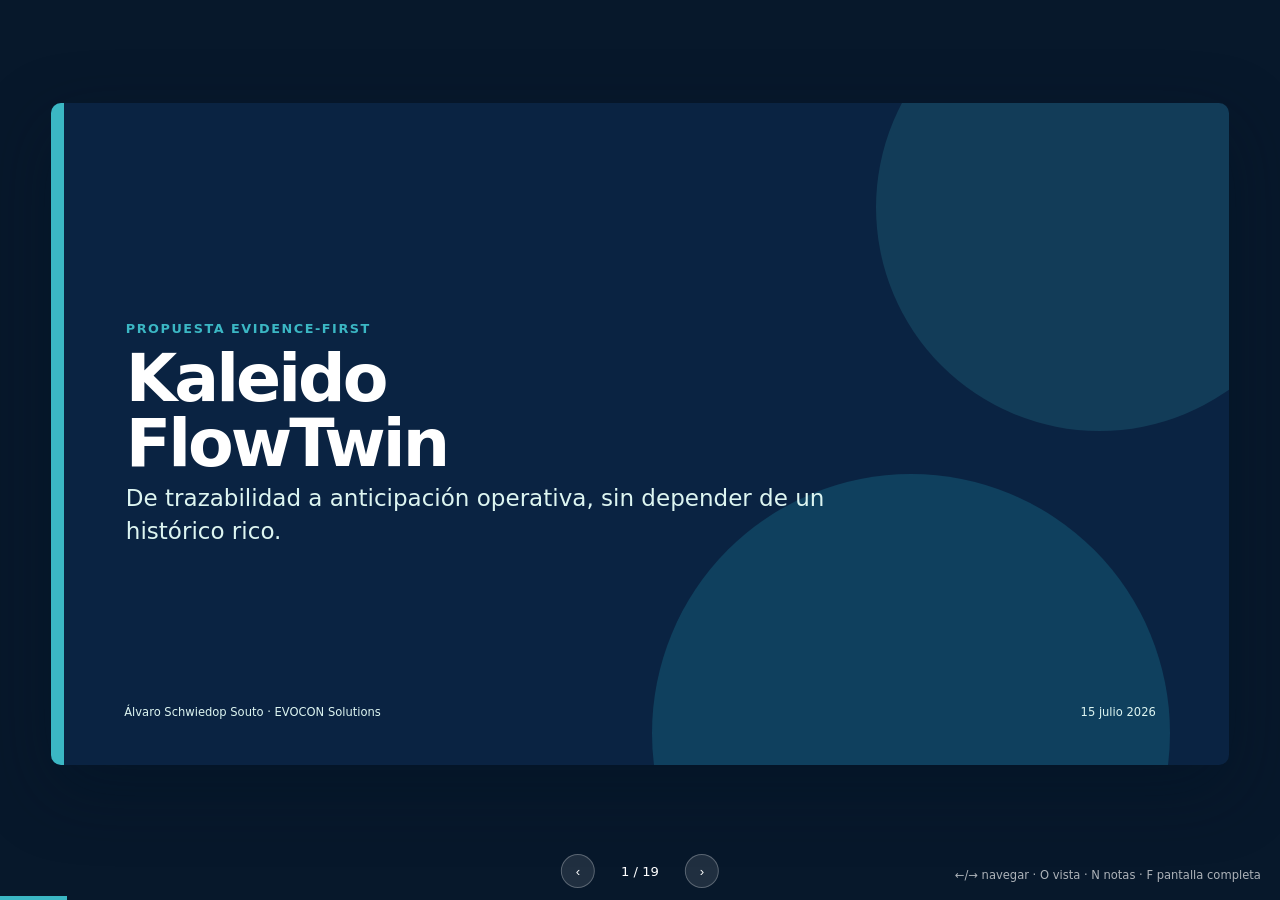
==== presentacion/Kaleido_FlowTwin_Presentacion.html @ 84e6b762 "Initial commit: Proyecto Kaleido-Project" ====
<!doctype html>
<html lang="es">
<head>
<meta charset="utf-8">
<meta name="viewport" content="width=device-width,initial-scale=1">
<title>Kaleido FlowTwin - Presentación</title>
<style>
:root{--navy:#0a2342;--blue:#176b87;--cyan:#3bb7c4;--mint:#ddf5f1;--gold:#f4b942;--coral:#f26b5b;--ink:#18212f;--slate:#5d6a7a;--fog:#f2f5f7}
*{box-sizing:border-box}html,body{width:100%;height:100%;margin:0;overflow:hidden}
body{background:#07182b;color:var(--ink);font-family:Inter,ui-sans-serif,system-ui,-apple-system,"Segoe UI",Arial,sans-serif;-webkit-font-smoothing:antialiased}
.deck{width:100%;height:100%;display:grid;place-items:center;padding:2vh 3vw 5.5vh}
.slide{display:none;position:relative;width:min(92vw,160vh);aspect-ratio:16/9;background:#fff;overflow:hidden;border-radius:10px;box-shadow:0 24px 70px #03122366;padding:5.6% 6.2% 5.2%}
.slide.active{display:flex;flex-direction:column;animation:enter .25s ease-out}@keyframes enter{from{opacity:0;transform:translateY(7px)}to{opacity:1;transform:none}}
.slide:after{content:"KALEIDO FLOWTWIN  |  PROPUESTA PARA CONVERSACIÓN";position:absolute;left:4.2%;bottom:2.1%;color:var(--slate);font-size:clamp(7px,.7vw,12px);letter-spacing:.04em}
.slide:before{content:attr(data-number);position:absolute;right:4.3%;bottom:2.1%;color:var(--slate);font-size:clamp(7px,.7vw,12px)}
.cover,.closer{color:#fff;background:var(--navy)}.cover:after,.closer:after,.cover:before,.closer:before{display:none}
.rail{position:absolute;inset:0 auto 0 0;width:1.1%;background:var(--cyan)}.orb{position:absolute;width:38%;aspect-ratio:1;border-radius:50%;right:-8%;top:-18%;background:#3bb7c42b}.orb.two{width:44%;right:5%;top:56%;background:#176b8766}
.eyebrow{margin:0 0 1%;color:var(--cyan);font-size:clamp(9px,1vw,17px);font-weight:800;letter-spacing:.12em;text-transform:uppercase}
h1{margin:0;font-size:clamp(32px,5.2vw,88px);line-height:.98;letter-spacing:-.045em}h2{margin:0 0 2%;color:var(--navy);font-size:clamp(24px,3vw,50px);line-height:1.05;letter-spacing:-.03em}
h2:after{content:"";display:block;width:9%;height:3px;margin-top:1.2%;background:var(--cyan);border-radius:4px}h3{margin:0 0 .45em;color:var(--navy);font-size:clamp(15px,1.55vw,27px)}
p{margin:.25em 0;font-size:clamp(12px,1.23vw,21px);line-height:1.4}.lead{color:var(--mint);font-size:clamp(15px,1.8vw,30px);max-width:72%}.muted{color:var(--slate)}.small{font-size:clamp(9px,.92vw,16px)}
.title-wrap{position:relative;z-index:2;margin:auto 0}.meta{position:absolute;bottom:7%;left:6.2%;right:6.2%;color:var(--mint);display:flex;justify-content:space-between;font-size:clamp(9px,.9vw,15px)}
.grid{display:grid;gap:2.1%;flex:1;align-items:stretch}.g2{grid-template-columns:repeat(2,1fr)}.g3{grid-template-columns:repeat(3,1fr)}.g4{grid-template-columns:repeat(4,1fr)}
.card{background:var(--fog);border-radius:10px;padding:6%;border:1px solid #5d6a7a22}.card.mint{background:var(--mint);border-color:#3bb7c466}.card.gold{background:#fff6dc;border-color:#f4b94277}.card.blue{background:#e9f2f6;border-color:#176b8755}.card.coral{background:#fff0ed;border-color:#f26b5b66}.card p,.card li{font-size:clamp(10px,1vw,17px)}
.tag{display:inline-block;padding:.34em .72em;border-radius:5px;background:var(--mint);font-size:clamp(8px,.8vw,14px);font-weight:800}.tag.gold{background:#fff0bf}.tag.coral{background:#ffe1dc}
.quote{margin:2% 0 4%;background:var(--fog);border-left:7px solid var(--cyan);border-radius:10px;padding:3.2% 3.6%;color:var(--navy);font-size:clamp(20px,3vw,50px);font-weight:800;line-height:1.17}
ul{margin:.2em 0;padding-left:1.25em}li{margin:.35em 0;font-size:clamp(11px,1.08vw,18px);line-height:1.33}li::marker{color:var(--cyan)}
.banner{margin:2.2% 0;padding:2.4% 3%;background:var(--navy);color:#fff;border-radius:10px;font-size:clamp(15px,1.7vw,28px);font-weight:780;line-height:1.3}
.steps{display:grid;grid-template-columns:repeat(5,1fr);gap:1.1%;margin:2.5% 0 4%}.step{min-height:7.2vw;display:grid;place-items:center;padding:9%;border-radius:9px;text-align:center;font-size:clamp(9px,1vw,17px);font-weight:800;background:var(--fog);border:1px solid #ccd5dc}.step:nth-child(2){background:var(--mint);border-color:var(--cyan)}.step:nth-child(3){background:#d9f2f4;border-color:var(--cyan)}.step:nth-child(4){background:#fff3cd;border-color:var(--gold)}.step:nth-child(5){background:#e6f0f5;border-color:var(--blue)}
.pipeline{display:grid;grid-template-columns:repeat(6,1fr);gap:1.1%;align-items:center;margin:2.2% -2% 3.4%}.pipe{min-height:6.6vw;padding:10% 6%;border-radius:8px;display:grid;place-items:center;text-align:center;background:var(--fog);font-size:clamp(8px,.85vw,15px);font-weight:800;position:relative}.pipe:not(:last-child):after{content:"›";position:absolute;right:-12%;z-index:2;color:var(--slate);font-size:2vw}.pipe:first-child{background:var(--navy);color:#fff}.pipe:nth-child(3){background:var(--mint)}.pipe:nth-child(4){background:#d9f2f4}.pipe:nth-child(5){background:#fff3cd}.pipe:last-child{background:var(--blue);color:#fff}
.metrics{display:grid;grid-template-columns:repeat(3,1fr);gap:5%;margin-top:1%}.metric strong{display:block;color:var(--navy);font-size:clamp(18px,2.5vw,43px)}.metric span{color:var(--slate);font-size:clamp(8px,.9vw,15px)}
table{border-collapse:collapse;width:100%;font-size:clamp(8px,.84vw,14px);line-height:1.22}th{text-align:left;color:var(--navy);border-bottom:2px solid var(--navy);padding:.6em .5em}td{border-bottom:1px solid #dfe5e9;padding:.56em .5em;vertical-align:top}
.timeline{display:grid;grid-template-columns:repeat(6,1fr);margin:3% 0 5%;position:relative}.timeline:before{content:"";position:absolute;top:27%;left:5%;right:5%;height:3px;background:#ccd5dc}.milestone{z-index:1;text-align:center;font-size:clamp(8px,.8vw,14px);color:var(--slate)}.milestone b{display:block;color:var(--navy);font-size:clamp(9px,.95vw,16px)}.dot{display:block;width:.9vw;min-width:8px;aspect-ratio:1;border-radius:50%;background:var(--cyan);margin:8% auto 10%}
.number-list{counter-reset:item;list-style:none;padding:0}.number-list li{counter-increment:item;position:relative;padding-left:3.1em;margin:.58em 0}.number-list li:before{content:counter(item,decimal-leading-zero);position:absolute;left:0;color:var(--cyan);font-weight:900;font-size:1.12em}
.closer{justify-content:center}.closer h1{font-size:clamp(30px,4.5vw,76px);line-height:1.08;max-width:78%}.speaker-notes{display:none}
body.notes-on .slide.active .speaker-notes{display:block;position:fixed;z-index:30;left:5vw;right:5vw;bottom:5.5vh;max-height:26vh;overflow:auto;padding:1em 1.3em;border-radius:9px;color:#fff;background:#07182bf5;box-shadow:0 10px 40px #0007;font-size:14px;line-height:1.45}
.controls{position:fixed;z-index:40;left:50%;bottom:1.3vh;transform:translateX(-50%);display:flex;align-items:center;gap:.6rem;color:#fff}.controls button{width:2.15rem;height:2.15rem;border:1px solid #ffffff44;border-radius:50%;color:#fff;background:#ffffff1a;cursor:pointer}.controls button:hover{background:#3bb7c457}#counter{min-width:4.4rem;text-align:center;font-size:.82rem}.progress{position:fixed;z-index:45;left:0;bottom:0;height:4px;background:var(--cyan);transition:width .22s}.help{position:fixed;right:1.2rem;bottom:1.1rem;color:#ffffffaa;font-size:.72rem}
body.overview{overflow:auto}body.overview .deck{height:auto;min-height:100%;display:grid;grid-template-columns:repeat(auto-fit,minmax(320px,1fr));gap:20px;align-items:start;padding:30px}body.overview .slide{display:flex;width:100%;cursor:pointer;box-shadow:0 12px 30px #0005}body.overview .controls,body.overview .help{display:none}
@media print{@page{size:16in 9in;margin:0}html,body{overflow:visible;background:#fff}.deck{display:block;padding:0}.slide{display:flex!important;width:16in;height:9in;border-radius:0;box-shadow:none;page-break-after:always}.controls,.progress,.help,.speaker-notes{display:none!important}}
</style>
</head>
<body>
<main class="deck" id="deck">
  <section class="slide cover active" data-number="1"><i class="rail"></i><i class="orb"></i><i class="orb two"></i><div class="title-wrap"><div class="eyebrow">Propuesta evidence-first</div><h1>Kaleido<br>FlowTwin</h1><p class="lead">De trazabilidad a anticipación operativa, sin depender de un histórico rico.</p></div><div class="meta"><span>Álvaro Schwiedop Souto · EVOCON Solutions</span><span>15 julio 2026</span></div><aside class="speaker-notes"><b>Mensaje:</b> el nombre es provisional. No presentamos un modelo validado; proponemos una vía medible para convertir trazabilidad en producto.</aside></section>

  <section class="slide" data-number="2"><h2>La restricción revela la oportunidad</h2><div class="eyebrow">Lo que hemos oído de Kaleido</div><div class="quote">“No contamos con un histórico de datos de operativas muy rico.”</div><div class="grid g2"><div><h3>La oportunidad</h3><p class="muted">Crear la memoria operativa que multiplica el valor de Trace Port y mejora con cada nueva operación.</p></div><div><h3>La respuesta</h3><p class="muted">Process mining, predicción y simulación desde el primer ciclo; Event-JEPA como ventaja acumulativa.</p></div></div><aside class="speaker-notes">La falta de histórico no bloquea: convierte la instrumentación y el aprendizaje continuo en parte del producto.</aside></section>

  <section class="slide" data-number="3"><h2>De Trace Port a inteligencia operativa predictiva</h2><div class="eyebrow">Producto y visión</div><div class="grid g2"><div class="card mint"><h3>MVP en 4–6 semanas</h3><p>Estado operativo, tiempo restante, riesgo de desviación, cuellos de botella y escenarios.</p></div><div class="card blue"><h3>Visión de plataforma</h3><p>Aprender entre terminales, simular planes y convertir Trace Port en un producto prescriptivo de alto margen.</p></div></div><p style="text-align:center;margin-top:2%"><span class="tag">Kaleido ya posee workflow, usuarios y data exhaust: la base de una ventaja acumulativa</span></p><aside class="speaker-notes">La ambición es una plataforma de operational intelligence; el MVP demuestra el primer módulo vendible.</aside></section>

  <section class="slide" data-number="4"><h2>Kaleido ya tiene el activo necesario</h2><div class="eyebrow">Encaje, no sustitución</div><div class="grid g3"><div class="card"><h3>Trace Port</h3><p>Proyectos, packing lists, turnos, eventos, equipos, fotos, incidencias, histórico e integración.</p><span class="tag">Primer módulo</span></div><div class="card"><h3>Shipping Board</h3><p>Visibilidad compartida de expediciones y recepciones, documentos, alertas y estadísticas.</p><span class="tag gold">Extensión</span></div><div class="card"><h3>Freight Intelligence</h3><p>Seguimiento de contenedores, eventos de carriers, alertas e integración.</p><span class="tag gold">Extensión</span></div></div><aside class="speaker-notes">FlowTwin amplía productos que Kaleido ya vende. Trace Port es el mejor inicio porque el evento y el usuario ya están en contexto.</aside></section>

  <section class="slide" data-number="5"><h2>Primer caso: anticipar una operación</h2><div class="banner">Dado el estado actual, el plan, los recursos y el contexto: ¿terminaremos a tiempo y qué puede hacerse antes de que sea tarde?</div><div class="grid g4"><div><h3>Tiempo restante</h3><p class="small muted">Estimación e intervalo.</p></div><div><h3>Riesgo 2/4/8 h</h3><p class="small muted">Probabilidad calibrada.</p></div><div><h3>Cuello de botella</h3><p class="small muted">Dónde se acumula espera.</p></div><div><h3>Escenarios</h3><p class="small muted">Acciones aprobadas; humano decide.</p></div></div><aside class="speaker-notes">Pide una operación repetible, no toda la terminal. El target debe corresponder a una decisión que aún pueda cambiarse.</aside></section>

  <section class="slide" data-number="6"><h2>Escalera de valor: del dato a la optimización</h2><div class="steps"><div class="step">1. Espejo operativo</div><div class="step">2. Insight y bottlenecks</div><div class="step">3. Predicción 2/4/8 h</div><div class="step">4. Escenarios what-if</div><div class="step">5. Optimización continua</div></div><div class="grid g2"><div><span class="tag">Valor inmediato</span><p class="small">Una visión común de proceso, tiempos y variantes.</p></div><div><span class="tag gold">Activo acumulativo</span><p class="small">Cada operación mejora predicciones, simulaciones y expansión.</p></div></div><aside class="speaker-notes">Presenta cada escalón como producto: visibility, prediction, simulation y optimization.</aside></section>

  <section class="slide" data-number="7"><h2>Del evento a una recomendación accionable</h2><div class="eyebrow">Arquitectura lista para integrar</div><div class="pipeline"><div class="pipe">Trace Port<br>ERP / TOS / meteo</div><div class="pipe">Eventos versionados<br>calidad temporal</div><div class="pipe">Estado operativo<br>a tiempo t</div><div class="pipe">PPM + Event-JEPA<br>+ simulador</div><div class="pipe">Riesgo + tiempo<br>+ mejor escenario</div><div class="pipe">Trace Port / API<br>usuario actúa</div></div><div class="metrics"><div class="metric"><strong>2/4/8 h</strong><span>anticipación multihorizonte</span></div><div class="metric"><strong>1 API</strong><span>integración progresiva</span></div><div class="metric"><strong>100%</strong><span>trazabilidad de la recomendación</span></div></div><aside class="speaker-notes">La arquitectura une proceso, predicción y simulación en un módulo integrable con Trace Port.</aside></section>

  <section class="slide" data-number="8"><h2>Contrato mínimo de datos</h2><div class="grid g2"><div><h3>Entidades y proceso</h3><ul><li>proyecto, operación, turno y carga;</li><li>evento, recurso, estado e incidencia;</li><li>plan y milestones versionados;</li><li>inicio, pausa, reanudación y fin.</li></ul></div><div><h3>Semántica temporal</h3><ul><li>tiempo del hecho y de llegada;</li><li>duplicados y eventos tardíos;</li><li>conocimiento disponible por snapshot;</li><li>resultado final separado del prefijo.</li></ul></div></div><div class="card" style="margin-top:2%"><p><b>Muestra inicial:</b> esquema + perfiles agregados + 3–5 operaciones completas y pseudonimizadas.</p></div><aside class="speaker-notes">Tres a cinco casos validan semántica, joins y target; no bastan para entrenar.</aside></section>

  <section class="slide" data-number="9"><h2>Stack de producto: fiable hoy, diferencial mañana</h2><div class="grid g3"><div class="card"><h3>Baselines</h3><p>Reglas, survival y quantile boosting para control y explicabilidad.</p><span class="tag">Capa de control</span></div><div class="card mint"><h3>PPM / grafos</h3><p>Prefijos y grafo object-centric para tiempo y siguiente evento.</p><span class="tag gold">Motor operativo</span></div><div class="card blue"><h3>Event-JEPA</h3><p>Representación futura a 2/4/8 h, adaptación y aprendizaje transferible.</p><span class="tag">Ventaja EVOCON</span></div></div><aside class="speaker-notes">La arquitectura multimodelo permite vender valor pronto y construir una ventaja técnica propia.</aside></section>

  <section class="slide" data-number="10"><h2>Por qué ahora: proceso, JEPA y simulación convergen</h2><div class="grid g2"><div><h3>El SOTA ya permite</h3><ul><li>estado latente multihorizonte;</li><li>jerarquía evento–operación–proyecto;</li><li>acciones separadas de contexto;</li><li>incertidumbre calibrada;</li><li>adaptación entre terminales.</li></ul></div><div><h3>La ventaja Kaleido + EVOCON</h3><ul><li>Trace Port ya vive en la operación;</li><li>Kaleido domina procesos y clientes;</li><li>EVOCON aporta world models;</li><li>el producto mejora mientras se usa;</li><li>expansión a Shipping y Freight.</li></ul></div></div><p style="text-align:center"><span class="tag">Visibilidad → anticipación → optimización</span></p><aside class="speaker-notes">El timing es la convergencia de OCEL/PPM, world models y simulación en un producto integrado.</aside></section>

  <section class="slide" data-number="11"><h2>Prueba de valor: métricas que desbloquean compra</h2><div class="eyebrow">Rendimiento técnico + impacto operativo</div><div class="grid g2"><div><h3>Calidad predictiva</h3><ul><li>MAE y pinball loss;</li><li>AUCPR de desviación;</li><li>Brier y calibración;</li><li>cobertura de intervalos.</li></ul></div><div><h3>Valor operativo</h3><ul><li>minutos de anticipación;</li><li>intervenciones priorizadas;</li><li>horas de supervisión ahorradas;</li><li>coste de desviación evitado.</li></ul></div></div><div class="banner small">Objetivo: demostrar anticipación accionable y construir un business case repetible para terminales y clientes.</div><aside class="speaker-notes">Conecta cada métrica a dinero: alertar antes, actuar mejor y desplegar el módulo en más clientes.</aside></section>

  <section class="slide" data-number="12"><h2>Confianza enterprise como ventaja comercial</h2><div class="grid g3"><div><h3>Riesgo calibrado</h3><p class="small muted">Intervalos y nivel de confianza para priorizar con criterio.</p></div><div><h3>Explicación operativa</h3><p class="small muted">Evidencia, cuello de botella y escenario conectados al plan.</p></div><div><h3>Despliegue progresivo</h3><p class="small muted">Empieza read-only y evoluciona con la confianza del usuario.</p></div></div><div class="card mint" style="margin-top:3%"><p><b>Auditabilidad y control humano aceleran la adopción:</b> son parte del producto premium.</p></div><aside class="speaker-notes">La confianza es un requisito enterprise que diferencia el producto.</aside></section>

  <section class="slide" data-number="13"><h2>Arquitectura EVOCON que acelera el desarrollo</h2><table><thead><tr><th>Activo</th><th>Capacidad aportada</th><th>Papel en FlowTwin</th></tr></thead><tbody><tr><td>predictiveops-worldmodel</td><td>Contratos, splits, leakage tests, gates</td><td>Núcleo de evidencia</td></tr><tr><td>industrial_jepa_mvp</td><td>Agregación y reporting</td><td>Visual analytics</td></tr><tr><td>e-jepa-ttc</td><td>Ventanas, horizontes, streaming</td><td>Motor temporal</td></tr><tr><td>softnav-jepa</td><td>Estimador/política y safety gate</td><td>Decisión segura</td></tr><tr><td>SemanticSegmentation3Dclouds</td><td>Split y LiDAR futuro</td><td>Expansión multimodal</td></tr></tbody></table><p><span class="tag">Construimos un nuevo producto sin empezar desde cero</span></p><aside class="speaker-notes">EVOCON ya posee piezas de arquitectura, experimentación y UX; el trabajo es integrarlas en el dominio logístico.</aside></section>

  <section class="slide" data-number="14"><h2>Cuatro a seis semanas hasta un piloto demostrable</h2><div class="timeline"><div class="milestone"><b>W0<br>Alcance</b><i class="dot"></i>operación + valor</div><div class="milestone"><b>W1<br>Contrato</b><i class="dot"></i>eventos + estado</div><div class="milestone"><b>W2<br>Proceso</b><i class="dot"></i>mining</div><div class="milestone"><b>W3<br>Predicción</b><i class="dot"></i>tiempo + riesgo</div><div class="milestone"><b>W4<br>Simulación</b><i class="dot"></i>what-if</div><div class="milestone"><b>W5–6<br>Piloto</b><i class="dot"></i>demo + business case</div></div><div class="grid g2"><div><span class="tag">Entregable tangible</span><p class="small">Dashboard, API, simulador y scorecard.</p></div><div><span class="tag gold">Siguiente expansión</span><p class="small">Integración Trace Port y paquete replicable.</p></div></div><aside class="speaker-notes">Promesa: una demo operativa sobre un export real en 4–6 semanas, con indicadores y plan de producto.</aside></section>

  <section class="slide" data-number="15"><h2>Cómo puede generar dinero para Kaleido</h2><div class="grid g4"><div><h3>Add-on SaaS</h3><p class="small muted">Por terminal, proyecto o volumen.</p></div><div><h3>Implantación</h3><p class="small muted">Mapeo e integración.</p></div><div><h3>White-label</h3><p class="small muted">Dentro de Trace Port.</p></div><div><h3>Uso interno</h3><p class="small muted">Planificación y supervisión.</p></div></div><div class="banner" style="text-align:center">Valor = desviaciones evitadas + horas ahorradas + uso de recursos<br>− coste de intervenir − coste del módulo</div><p class="small muted" style="text-align:center">El piloto mide esta ecuación con datos de Kaleido.</p><aside class="speaker-notes">Pregunta cómo se factura Trace Port y quién compra. No propongas precio sin costes ni volumen.</aside></section>

  <section class="slide" data-number="16"><h2>Lo que necesitamos decidir juntos</h2><ol class="number-list"><li><b>Operación:</b> una carga, descarga o manipulación repetible.</li><li><b>Decisión:</b> acción disponible y anticipación necesaria.</li><li><b>Evidencia:</b> esquema, volumen y 3–5 casos.</li><li><b>Economía:</b> coste de desviación e intervención.</li><li><b>Propietarios:</b> una persona operativa y una técnica.</li></ol><aside class="speaker-notes">Cierra con propietarios, muestra y fecha; no con el algoritmo.</aside></section>

  <section class="slide" data-number="17"><h2>Activemos el piloto FlowTwin</h2><div class="banner" style="font-size:clamp(20px,2.7vw,46px);padding:4%">Sesión de 90 minutos + operación prioritaria + export inicial para construir la primera demo.</div><div class="grid g3"><div><h3>Semana 1</h3><p class="small muted">Mapa, contrato y prototipo navegable.</p></div><div><h3>Semanas 4–6</h3><p class="small muted">Predicción, simulación, dashboard y scorecard.</p></div><div><h3>Después</h3><p class="small muted">Integración Trace Port y módulo premium replicable.</p></div></div><aside class="speaker-notes">Cierre comercial: acordar operación, responsables y fecha de acceso al export.</aside></section>

  <section class="slide" data-number="18"><h2>Base técnica consultada</h2><div class="grid g2"><div><h3>World models / JEPA</h3><p class="small muted">I-JEPA; V-JEPA 2/2.1; LeJEPA; LeWorldModel; Var-JEPA; HWM; FF-JEPA; Fast-LeWorldModel; AdaJEPA; WorldDP; SkyJEPA; MIRA; Phys-JEPA y asociados.</p><h3 style="margin-top:5%">Aplicación directa</h3><p class="small muted">Predictive Process Monitoring, PGTNet, grafos object-centric, OCEL 2.0 y survival.</p></div><div><h3>Fuentes de Kaleido</h3><p class="small muted">Web corporativa, Kaleido Tech, Trace Port, Shipping Board, Freight Intelligence y operaciones portuarias.</p><h3 style="margin-top:5%">Auditoría local</h3><p class="small muted">Repositorios, apuntes, correo enviado, respuesta y PDF original.</p></div></div><aside class="speaker-notes">La bibliografía completa está en el dossier. PPM/OCEL es directamente aplicable; world models aportan principios.</aside></section>

  <section class="slide closer" data-number="19"><i class="rail"></i><i class="orb"></i><div class="eyebrow">La oportunidad</div><h1>Empezar con foco.<br>Escalar con ambición.<br>Convertir operaciones en ventaja.</h1><p class="lead">Kaleido FlowTwin — inteligencia operativa que mejora con cada operación</p><div class="meta"><span>Álvaro Schwiedop Souto · EVOCON Solutions</span><span>Gracias</span></div><aside class="speaker-notes">Pausa. Pide fecha y confirma responsables técnico y operativo.</aside></section>
</main>
<nav class="controls"><button id="prev" aria-label="Anterior">‹</button><span id="counter">1 / 19</span><button id="next" aria-label="Siguiente">›</button></nav>
<div class="help">←/→ navegar · O vista · N notas · F pantalla completa</div><div class="progress" id="progress"></div>
<script>
(function(){
  var slides=Array.from(document.querySelectorAll(".slide")),counter=document.getElementById("counter"),progress=document.getElementById("progress");
  var index=Math.max(0,Math.min(slides.length-1,(Number(location.hash.slice(1))-1)||0));
  function show(next,push){index=Math.max(0,Math.min(slides.length-1,next));slides.forEach(function(s,i){s.classList.toggle("active",i===index)});counter.textContent=(index+1)+" / "+slides.length;progress.style.width=(((index+1)/slides.length)*100)+"%";if(push!==false)history.replaceState(null,"","#"+(index+1))}
  function overview(){document.body.classList.toggle("overview");if(!document.body.classList.contains("overview"))show(index)}
  document.getElementById("prev").onclick=function(){show(index-1)};document.getElementById("next").onclick=function(){show(index+1)};
  slides.forEach(function(s,i){s.onclick=function(){if(document.body.classList.contains("overview")){document.body.classList.remove("overview");show(i)}}});
  addEventListener("keydown",function(e){if(["ArrowRight","PageDown"," "].indexOf(e.key)>=0){e.preventDefault();show(index+1)}else if(["ArrowLeft","PageUp"].indexOf(e.key)>=0){e.preventDefault();show(index-1)}else if(e.key==="Home")show(0);else if(e.key==="End")show(slides.length-1);else if(e.key.toLowerCase()==="o")overview();else if(e.key.toLowerCase()==="n")document.body.classList.toggle("notes-on");else if(e.key.toLowerCase()==="f"){if(!document.fullscreenElement&&document.documentElement.requestFullscreen)document.documentElement.requestFullscreen();else if(document.exitFullscreen)document.exitFullscreen()}});
  addEventListener("hashchange",function(){show((Number(location.hash.slice(1))-1)||0,false)});show(index,false);
})();
</script>
</body>
</html>
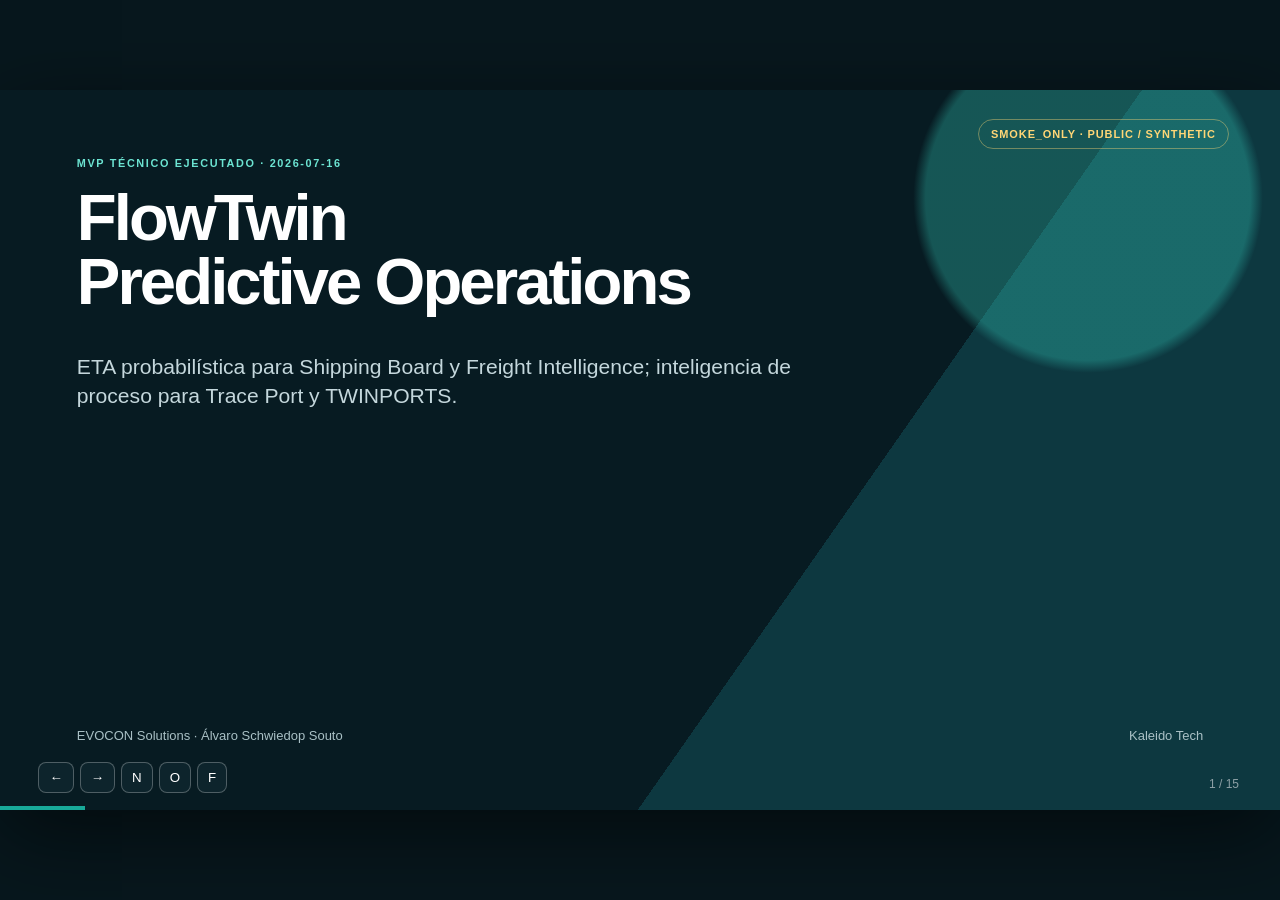
==== commit c3e1cb77: "docs: present future-tested AIS ETA evidence" ====
--- a/presentacion/Kaleido_FlowTwin_Presentacion.html
+++ b/presentacion/Kaleido_FlowTwin_Presentacion.html
@@ -1,97 +1,56 @@
 <!doctype html>
-<html lang="es">
-<head>
-<meta charset="utf-8">
-<meta name="viewport" content="width=device-width,initial-scale=1">
-<title>Kaleido FlowTwin - Presentación</title>
+<html lang="es"><head><meta charset="utf-8"><meta name="viewport" content="width=device-width,initial-scale=1">
+<title>Kaleido FlowTwin - MVP técnico</title>
 <style>
-:root{--navy:#0a2342;--blue:#176b87;--cyan:#3bb7c4;--mint:#ddf5f1;--gold:#f4b942;--coral:#f26b5b;--ink:#18212f;--slate:#5d6a7a;--fog:#f2f5f7}
-*{box-sizing:border-box}html,body{width:100%;height:100%;margin:0;overflow:hidden}
-body{background:#07182b;color:var(--ink);font-family:Inter,ui-sans-serif,system-ui,-apple-system,"Segoe UI",Arial,sans-serif;-webkit-font-smoothing:antialiased}
-.deck{width:100%;height:100%;display:grid;place-items:center;padding:2vh 3vw 5.5vh}
-.slide{display:none;position:relative;width:min(92vw,160vh);aspect-ratio:16/9;background:#fff;overflow:hidden;border-radius:10px;box-shadow:0 24px 70px #03122366;padding:5.6% 6.2% 5.2%}
-.slide.active{display:flex;flex-direction:column;animation:enter .25s ease-out}@keyframes enter{from{opacity:0;transform:translateY(7px)}to{opacity:1;transform:none}}
-.slide:after{content:"KALEIDO FLOWTWIN  |  PROPUESTA PARA CONVERSACIÓN";position:absolute;left:4.2%;bottom:2.1%;color:var(--slate);font-size:clamp(7px,.7vw,12px);letter-spacing:.04em}
-.slide:before{content:attr(data-number);position:absolute;right:4.3%;bottom:2.1%;color:var(--slate);font-size:clamp(7px,.7vw,12px)}
-.cover,.closer{color:#fff;background:var(--navy)}.cover:after,.closer:after,.cover:before,.closer:before{display:none}
-.rail{position:absolute;inset:0 auto 0 0;width:1.1%;background:var(--cyan)}.orb{position:absolute;width:38%;aspect-ratio:1;border-radius:50%;right:-8%;top:-18%;background:#3bb7c42b}.orb.two{width:44%;right:5%;top:56%;background:#176b8766}
-.eyebrow{margin:0 0 1%;color:var(--cyan);font-size:clamp(9px,1vw,17px);font-weight:800;letter-spacing:.12em;text-transform:uppercase}
-h1{margin:0;font-size:clamp(32px,5.2vw,88px);line-height:.98;letter-spacing:-.045em}h2{margin:0 0 2%;color:var(--navy);font-size:clamp(24px,3vw,50px);line-height:1.05;letter-spacing:-.03em}
-h2:after{content:"";display:block;width:9%;height:3px;margin-top:1.2%;background:var(--cyan);border-radius:4px}h3{margin:0 0 .45em;color:var(--navy);font-size:clamp(15px,1.55vw,27px)}
-p{margin:.25em 0;font-size:clamp(12px,1.23vw,21px);line-height:1.4}.lead{color:var(--mint);font-size:clamp(15px,1.8vw,30px);max-width:72%}.muted{color:var(--slate)}.small{font-size:clamp(9px,.92vw,16px)}
-.title-wrap{position:relative;z-index:2;margin:auto 0}.meta{position:absolute;bottom:7%;left:6.2%;right:6.2%;color:var(--mint);display:flex;justify-content:space-between;font-size:clamp(9px,.9vw,15px)}
-.grid{display:grid;gap:2.1%;flex:1;align-items:stretch}.g2{grid-template-columns:repeat(2,1fr)}.g3{grid-template-columns:repeat(3,1fr)}.g4{grid-template-columns:repeat(4,1fr)}
-.card{background:var(--fog);border-radius:10px;padding:6%;border:1px solid #5d6a7a22}.card.mint{background:var(--mint);border-color:#3bb7c466}.card.gold{background:#fff6dc;border-color:#f4b94277}.card.blue{background:#e9f2f6;border-color:#176b8755}.card.coral{background:#fff0ed;border-color:#f26b5b66}.card p,.card li{font-size:clamp(10px,1vw,17px)}
-.tag{display:inline-block;padding:.34em .72em;border-radius:5px;background:var(--mint);font-size:clamp(8px,.8vw,14px);font-weight:800}.tag.gold{background:#fff0bf}.tag.coral{background:#ffe1dc}
-.quote{margin:2% 0 4%;background:var(--fog);border-left:7px solid var(--cyan);border-radius:10px;padding:3.2% 3.6%;color:var(--navy);font-size:clamp(20px,3vw,50px);font-weight:800;line-height:1.17}
-ul{margin:.2em 0;padding-left:1.25em}li{margin:.35em 0;font-size:clamp(11px,1.08vw,18px);line-height:1.33}li::marker{color:var(--cyan)}
-.banner{margin:2.2% 0;padding:2.4% 3%;background:var(--navy);color:#fff;border-radius:10px;font-size:clamp(15px,1.7vw,28px);font-weight:780;line-height:1.3}
-.steps{display:grid;grid-template-columns:repeat(5,1fr);gap:1.1%;margin:2.5% 0 4%}.step{min-height:7.2vw;display:grid;place-items:center;padding:9%;border-radius:9px;text-align:center;font-size:clamp(9px,1vw,17px);font-weight:800;background:var(--fog);border:1px solid #ccd5dc}.step:nth-child(2){background:var(--mint);border-color:var(--cyan)}.step:nth-child(3){background:#d9f2f4;border-color:var(--cyan)}.step:nth-child(4){background:#fff3cd;border-color:var(--gold)}.step:nth-child(5){background:#e6f0f5;border-color:var(--blue)}
-.pipeline{display:grid;grid-template-columns:repeat(6,1fr);gap:1.1%;align-items:center;margin:2.2% -2% 3.4%}.pipe{min-height:6.6vw;padding:10% 6%;border-radius:8px;display:grid;place-items:center;text-align:center;background:var(--fog);font-size:clamp(8px,.85vw,15px);font-weight:800;position:relative}.pipe:not(:last-child):after{content:"›";position:absolute;right:-12%;z-index:2;color:var(--slate);font-size:2vw}.pipe:first-child{background:var(--navy);color:#fff}.pipe:nth-child(3){background:var(--mint)}.pipe:nth-child(4){background:#d9f2f4}.pipe:nth-child(5){background:#fff3cd}.pipe:last-child{background:var(--blue);color:#fff}
-.metrics{display:grid;grid-template-columns:repeat(3,1fr);gap:5%;margin-top:1%}.metric strong{display:block;color:var(--navy);font-size:clamp(18px,2.5vw,43px)}.metric span{color:var(--slate);font-size:clamp(8px,.9vw,15px)}
-table{border-collapse:collapse;width:100%;font-size:clamp(8px,.84vw,14px);line-height:1.22}th{text-align:left;color:var(--navy);border-bottom:2px solid var(--navy);padding:.6em .5em}td{border-bottom:1px solid #dfe5e9;padding:.56em .5em;vertical-align:top}
-.timeline{display:grid;grid-template-columns:repeat(6,1fr);margin:3% 0 5%;position:relative}.timeline:before{content:"";position:absolute;top:27%;left:5%;right:5%;height:3px;background:#ccd5dc}.milestone{z-index:1;text-align:center;font-size:clamp(8px,.8vw,14px);color:var(--slate)}.milestone b{display:block;color:var(--navy);font-size:clamp(9px,.95vw,16px)}.dot{display:block;width:.9vw;min-width:8px;aspect-ratio:1;border-radius:50%;background:var(--cyan);margin:8% auto 10%}
-.number-list{counter-reset:item;list-style:none;padding:0}.number-list li{counter-increment:item;position:relative;padding-left:3.1em;margin:.58em 0}.number-list li:before{content:counter(item,decimal-leading-zero);position:absolute;left:0;color:var(--cyan);font-weight:900;font-size:1.12em}
-.closer{justify-content:center}.closer h1{font-size:clamp(30px,4.5vw,76px);line-height:1.08;max-width:78%}.speaker-notes{display:none}
-body.notes-on .slide.active .speaker-notes{display:block;position:fixed;z-index:30;left:5vw;right:5vw;bottom:5.5vh;max-height:26vh;overflow:auto;padding:1em 1.3em;border-radius:9px;color:#fff;background:#07182bf5;box-shadow:0 10px 40px #0007;font-size:14px;line-height:1.45}
-.controls{position:fixed;z-index:40;left:50%;bottom:1.3vh;transform:translateX(-50%);display:flex;align-items:center;gap:.6rem;color:#fff}.controls button{width:2.15rem;height:2.15rem;border:1px solid #ffffff44;border-radius:50%;color:#fff;background:#ffffff1a;cursor:pointer}.controls button:hover{background:#3bb7c457}#counter{min-width:4.4rem;text-align:center;font-size:.82rem}.progress{position:fixed;z-index:45;left:0;bottom:0;height:4px;background:var(--cyan);transition:width .22s}.help{position:fixed;right:1.2rem;bottom:1.1rem;color:#ffffffaa;font-size:.72rem}
-body.overview{overflow:auto}body.overview .deck{height:auto;min-height:100%;display:grid;grid-template-columns:repeat(auto-fit,minmax(320px,1fr));gap:20px;align-items:start;padding:30px}body.overview .slide{display:flex;width:100%;cursor:pointer;box-shadow:0 12px 30px #0005}body.overview .controls,body.overview .help{display:none}
-@media print{@page{size:16in 9in;margin:0}html,body{overflow:visible;background:#fff}.deck{display:block;padding:0}.slide{display:flex!important;width:16in;height:9in;border-radius:0;box-shadow:none;page-break-after:always}.controls,.progress,.help,.speaker-notes{display:none!important}}
-</style>
-</head>
-<body>
-<main class="deck" id="deck">
-  <section class="slide cover active" data-number="1"><i class="rail"></i><i class="orb"></i><i class="orb two"></i><div class="title-wrap"><div class="eyebrow">Propuesta evidence-first</div><h1>Kaleido<br>FlowTwin</h1><p class="lead">De trazabilidad a anticipación operativa, sin depender de un histórico rico.</p></div><div class="meta"><span>Álvaro Schwiedop Souto · EVOCON Solutions</span><span>15 julio 2026</span></div><aside class="speaker-notes"><b>Mensaje:</b> el nombre es provisional. No presentamos un modelo validado; proponemos una vía medible para convertir trazabilidad en producto.</aside></section>
+:root{--ink:#10272f;--muted:#61747b;--paper:#f5f7f5;--white:#fff;--line:#dce5e2;--teal:#18a999;--blue:#2f6bff;--gold:#f2b134;--red:#d85c5c;--violet:#7c5cfc}
+*{box-sizing:border-box}html,body{margin:0;width:100%;height:100%;overflow:hidden;background:#07171d;font-family:Inter,Segoe UI,Arial,sans-serif;color:var(--ink)}
+body{display:grid;place-items:center}.deck{width:min(100vw,177.78vh);height:min(100vh,56.25vw);position:relative;background:var(--paper);overflow:hidden;box-shadow:0 24px 80px #0008}
+.slide{position:absolute;inset:0;padding:5.2% 6%;opacity:0;transform:translateX(3%);pointer-events:none;transition:opacity .35s ease,transform .35s ease;display:flex;flex-direction:column}.slide.active{opacity:1;transform:none;pointer-events:auto}.slide:before{content:attr(data-number);position:absolute;right:3.2%;bottom:2.6%;font-size:12px;color:#8da0a5}
+h1{font-size:clamp(34px,5.1vw,78px);line-height:.98;margin:.1em 0 .25em;letter-spacing:-.045em}h2{font-size:clamp(25px,3.35vw,51px);line-height:1.02;margin:0 0 1.6%;letter-spacing:-.035em}h3{font-size:clamp(16px,1.55vw,25px);margin:.1em 0 .35em}p,li{font-size:clamp(13px,1.25vw,20px);line-height:1.38}.small{font-size:clamp(11px,1vw,16px)}.muted{color:var(--muted)}
+.eyebrow{font-size:clamp(10px,.85vw,14px);text-transform:uppercase;letter-spacing:.15em;font-weight:800;color:var(--teal);margin-bottom:1%}.claim{display:inline-flex;align-items:center;gap:8px;border:1px solid #e2ad37;background:#fff3d4;color:#785207;border-radius:99px;padding:7px 12px;font-size:12px;font-weight:800}.claim:before{content:"";width:7px;height:7px;background:var(--gold);border-radius:50%}
+.grid{display:grid;gap:2%}.g2{grid-template-columns:repeat(2,1fr)}.g3{grid-template-columns:repeat(3,1fr)}.g4{grid-template-columns:repeat(4,1fr)}.card{background:var(--white);border:1px solid var(--line);border-radius:18px;padding:5%;box-shadow:0 8px 22px #17323b0a}.card.teal{background:#e8f8f4;border-color:#b8e8dd}.card.blue{background:#eaf0ff;border-color:#c6d4ff}.card.red{background:#fff0ee;border-color:#f3c5bf}.card.gold{background:#fff6df;border-color:#f1d897}
+.metric{font-size:clamp(24px,3.2vw,52px);font-weight:850;letter-spacing:-.04em;color:var(--blue)}.metric.teal{color:var(--teal)}.metric.red{color:var(--red)}.metric small{display:block;font-size:12px;font-weight:600;letter-spacing:0;color:var(--muted)}
+.banner{padding:2.2%;border-radius:16px;background:var(--ink);color:#fff;font-size:clamp(15px,1.55vw,25px);line-height:1.25}.pipeline{display:grid;grid-template-columns:repeat(6,1fr);gap:1.1%;align-items:stretch}.pipe{position:relative;background:#fff;border:1px solid var(--line);border-radius:14px;padding:12% 7%;font-weight:750;font-size:clamp(10px,.86vw,14px);text-align:center;display:grid;place-items:center}.pipe:not(:last-child):after{content:"→";position:absolute;right:-10%;top:40%;z-index:2;color:var(--teal);font-size:18px}
+.split{display:grid;grid-template-columns:1.05fr .95fr;gap:3%;min-height:0;flex:1}.chart{width:100%;height:100%;object-fit:contain;background:#fff;border:1px solid var(--line);border-radius:18px}.checks{list-style:none;padding:0;margin:0}.checks li{position:relative;padding:.55em 0 .55em 1.6em;border-bottom:1px solid var(--line)}.checks li:before{content:"✓";position:absolute;left:0;color:var(--teal);font-weight:900}.checks li.fail:before{content:"×";color:var(--red)}.checks li.warn:before{content:"!";color:var(--gold)}
+.timeline{display:grid;grid-template-columns:repeat(4,1fr);gap:1.5%;margin-top:2%}.phase{border-top:5px solid var(--teal);background:#fff;border-radius:8px 8px 16px 16px;padding:9%}.phase:nth-child(2){border-color:var(--blue)}.phase:nth-child(3){border-color:var(--gold)}.phase:nth-child(4){border-color:var(--violet)}
+.cover{background:radial-gradient(circle at 85% 15%,#36d7c550 0 13%,transparent 14%),linear-gradient(125deg,#071b22 0 64%,#0d3840 64%);color:#fff}.cover .eyebrow{color:#6ce4d2}.cover .lead{font-size:clamp(17px,1.65vw,28px);max-width:65%;color:#c4d7dc}.cover .meta{margin-top:auto;display:flex;justify-content:space-between;color:#a9c0c5;font-size:13px}.watermark{position:absolute;right:4%;top:4%;color:#ffd676;border:1px solid #ffd67666;padding:8px 12px;border-radius:99px;font-size:11px;font-weight:800;letter-spacing:.08em}
+.callout{border-left:5px solid var(--teal);padding:1.5% 2.2%;background:#fff;border-radius:0 12px 12px 0}.source{font-size:10px;color:#73868b}.notes{display:none}.notes-on .notes{display:block;position:absolute;left:3%;right:3%;bottom:5%;background:#06171ef2;color:#fff;padding:16px;border-radius:12px;font-size:13px;z-index:8}.nav{position:absolute;left:3%;bottom:2.4%;display:flex;gap:6px;z-index:10}.nav button{border:1px solid #ffffff44;background:#10272fdd;color:#fff;border-radius:8px;padding:7px 10px;cursor:pointer}.progress{position:absolute;left:0;bottom:0;height:4px;background:var(--teal);transition:width .3s;z-index:12}.overview .slide{opacity:1;transform:none;pointer-events:auto;position:relative;display:flex;width:25%;height:25%;float:left;padding:1.2%;border:1px solid #ccd8d4;overflow:hidden}.overview{display:block;overflow:auto;background:#dce5e2}.overview .slide *{font-size:8px!important}.overview .slide h1,.overview .slide h2{font-size:13px!important}.overview .nav,.overview .progress{display:none}
+.active .reveal{animation:rise .55s ease both}.active .reveal.d2{animation-delay:.12s}.active .reveal.d3{animation-delay:.24s}@keyframes rise{from{opacity:0;transform:translateY(12px)}to{opacity:1;transform:none}}@media(prefers-reduced-motion:reduce){*{animation:none!important;transition:none!important}}
+</style></head><body><main class="deck" id="deck">
+<section class="slide cover active" data-number="1 / 15"><span class="watermark">SMOKE_ONLY · PUBLIC / SYNTHETIC</span><div class="eyebrow">MVP técnico ejecutado · 2026-07-16</div><h1>FlowTwin<br>Predictive Operations</h1><p class="lead">ETA probabilística para Shipping Board y Freight Intelligence; inteligencia de proceso para Trace Port y TWINPORTS.</p><div class="meta"><span>EVOCON Solutions · Álvaro Schwiedop Souto</span><span>Kaleido Tech</span></div><aside class="notes">Abrir con el resultado: 1,88 horas de MAE en 85 viajes AIS futuros. Aclarar inmediatamente que es evidencia pública, no precisión Kaleido.</aside></section>
 
-  <section class="slide" data-number="2"><h2>La restricción revela la oportunidad</h2><div class="eyebrow">Lo que hemos oído de Kaleido</div><div class="quote">“No contamos con un histórico de datos de operativas muy rico.”</div><div class="grid g2"><div><h3>La oportunidad</h3><p class="muted">Crear la memoria operativa que multiplica el valor de Trace Port y mejora con cada nueva operación.</p></div><div><h3>La respuesta</h3><p class="muted">Process mining, predicción y simulación desde el primer ciclo; Event-JEPA como ventaja acumulativa.</p></div></div><aside class="speaker-notes">La falta de histórico no bloquea: convierte la instrumentación y el aprendizaje continuo en parte del producto.</aside></section>
+<section class="slide" data-number="2 / 15"><div class="eyebrow">Encaje actualizado</div><h2>Kaleido ya tiene las superficies correctas</h2><div class="grid g2 reveal"><div class="card teal"><h3>Shipping Board + Freight Intelligence</h3><p>Visibilidad de escalas, posiciones, carga y excepciones. FlowTwin añade ETA probabilística, ventana y confianza.</p></div><div class="card blue"><h3>Trace Port + TWINPORTS</h3><p>Memoria de proyectos, eventos, turnos, activos y estado espacial. FlowTwin añade proceso, tiempo restante y escenarios auditables.</p></div></div><div class="banner reveal d2" style="margin-top:2.2%">No proponemos otra plataforma: proponemos <b>Predictive Operations</b> como capa read-only entre productos existentes.</div><p class="source">Fuentes oficiales Kaleido; datasets del benchmark: NOAA MarineCadastre AIS y OCEL 2.0 Logistics.</p><aside class="notes">El resultado AIS da una entrada inmediata por Shipping Board/Freight Intelligence; Trace Port necesita export propio.</aside></section>
 
-  <section class="slide" data-number="3"><h2>De Trace Port a inteligencia operativa predictiva</h2><div class="eyebrow">Producto y visión</div><div class="grid g2"><div class="card mint"><h3>MVP en 4–6 semanas</h3><p>Estado operativo, tiempo restante, riesgo de desviación, cuellos de botella y escenarios.</p></div><div class="card blue"><h3>Visión de plataforma</h3><p>Aprender entre terminales, simular planes y convertir Trace Port en un producto prescriptivo de alto margen.</p></div></div><p style="text-align:center;margin-top:2%"><span class="tag">Kaleido ya posee workflow, usuarios y data exhaust: la base de una ventaja acumulativa</span></p><aside class="speaker-notes">La ambición es una plataforma de operational intelligence; el MVP demuestra el primer módulo vendible.</aside></section>
+<section class="slide" data-number="3 / 15"><div class="eyebrow">Qué se ha construido</div><h2>Dos demostradores alineados y una línea de I+D</h2><div class="grid g4 reveal"><div class="card"><div class="metric teal">AIS ETA<small>geofence + ventanas</small></div></div><div class="card"><div class="metric">OCEL<small>objetos + proceso</small></div></div><div class="card"><div class="metric">JEPA<small>Event/T/Var + ablations</small></div></div><div class="card"><div class="metric red">M7<small>API + dashboard read-only</small></div></div></div><ul class="checks reveal d2"><li>Viajes y operaciones agrupados; ninguna trayectoria cruza particiones.</li><li>Modelos y gates elegidos en validación antes del test futuro.</li><li>58 tests, Ruff y mypy limpios en el último chequeo del paquete.</li><li class="warn">Todo sigue en <code>smoke_only</code>: datasets públicos/simulados, no export Kaleido.</li></ul><aside class="notes">La innovación útil es la combinación de física, eventos y aprendizaje con protocolo auditable.</aside></section>
 
-  <section class="slide" data-number="4"><h2>Kaleido ya tiene el activo necesario</h2><div class="eyebrow">Encaje, no sustitución</div><div class="grid g3"><div class="card"><h3>Trace Port</h3><p>Proyectos, packing lists, turnos, eventos, equipos, fotos, incidencias, histórico e integración.</p><span class="tag">Primer módulo</span></div><div class="card"><h3>Shipping Board</h3><p>Visibilidad compartida de expediciones y recepciones, documentos, alertas y estadísticas.</p><span class="tag gold">Extensión</span></div><div class="card"><h3>Freight Intelligence</h3><p>Seguimiento de contenedores, eventos de carriers, alertas e integración.</p><span class="tag gold">Extensión</span></div></div><aside class="speaker-notes">FlowTwin amplía productos que Kaleido ya vende. Trace Port es el mejor inicio porque el evento y el usuario ya están en contexto.</aside></section>
+<section class="slide" data-number="4 / 15"><div class="eyebrow">Datos y protocolo</div><h2>Ejemplos cercanos a los servicios de Kaleido</h2><div class="grid g4 reveal"><div class="card"><div class="metric teal">38<small>días AIS NOAA</small></div></div><div class="card"><div class="metric">6.92 GB<small>trayectorias comprimidas</small></div></div><div class="card"><div class="metric">85<small>viajes de test futuro</small></div></div><div class="card"><div class="metric">1,966<small>contenedores OCEL</small></div></div></div><div class="split reveal d2" style="margin-top:2%"><div class="card"><h3>Holdout AIS congelado</h3><p><b>303</b> train · <b>73</b> validación · <b>85</b> test</p><p class="small muted">Test: 1–7 febrero de 2025. MMSI no es feature. Cada viaje queda entero en una partición.</p></div><div class="card gold"><h3>Límite del resultado</h3><p class="small">NOAA AIS cubre aguas de EE. UU.; OCEL Logistics es simulado. Demuestran capacidad para ETA y procesos, no precisión ni valor Kaleido.</p></div></div><aside class="notes">El antiguo log de almacén queda como resultado histórico negativo, no como demostrador principal.</aside></section>
 
-  <section class="slide" data-number="5"><h2>Primer caso: anticipar una operación</h2><div class="banner">Dado el estado actual, el plan, los recursos y el contexto: ¿terminaremos a tiempo y qué puede hacerse antes de que sea tarde?</div><div class="grid g4"><div><h3>Tiempo restante</h3><p class="small muted">Estimación e intervalo.</p></div><div><h3>Riesgo 2/4/8 h</h3><p class="small muted">Probabilidad calibrada.</p></div><div><h3>Cuello de botella</h3><p class="small muted">Dónde se acumula espera.</p></div><div><h3>Escenarios</h3><p class="small muted">Acciones aprobadas; humano decide.</p></div></div><aside class="speaker-notes">Pide una operación repetible, no toda la terminal. El target debe corresponder a una decisión que aún pueda cambiarse.</aside></section>
+<section class="slide" data-number="5 / 15"><div class="eyebrow">Process intelligence sin ML</div><h2>El sistema ya entrega valor descriptivo</h2><div class="grid g4 reveal"><div class="card"><div class="metric teal">35,372<small>eventos OCEL</small></div></div><div class="card"><div class="metric">13,882<small>objetos</small></div></div><div class="card"><div class="metric">74,272<small>relaciones evento-objeto</small></div></div><div class="card"><div class="metric">47<small>variantes</small></div></div></div><div class="callout reveal d2" style="margin-top:2%"><b>Qué mostraría en Trace Port:</b> variantes reales, esperas, rework, cuellos de botella, conformance y calidad temporal, incluso si todavía no hay suficiente señal para un predictor.</div><aside class="notes">Esto responde a la falta de histórico: el primer entregable no depende de deep learning.</aside></section>
 
-  <section class="slide" data-number="6"><h2>Escalera de valor: del dato a la optimización</h2><div class="steps"><div class="step">1. Espejo operativo</div><div class="step">2. Insight y bottlenecks</div><div class="step">3. Predicción 2/4/8 h</div><div class="step">4. Escenarios what-if</div><div class="step">5. Optimización continua</div></div><div class="grid g2"><div><span class="tag">Valor inmediato</span><p class="small">Una visión común de proceso, tiempos y variantes.</p></div><div><span class="tag gold">Activo acumulativo</span><p class="small">Cada operación mejora predicciones, simulaciones y expansión.</p></div></div><aside class="speaker-notes">Presenta cada escalón como producto: visibility, prediction, simulation y optimization.</aside></section>
+<section class="slide" data-number="6 / 15"><div class="eyebrow">Resultado principal</div><h2>ETA AIS: 1,88 horas de error medio</h2><div class="split"><div><object class="chart reveal" data="assets/model_comparison.svg" type="image/svg+xml"></object></div><div class="reveal d2"><div class="card teal"><h3>Ganador · boosting ETA</h3><div class="metric teal">1.88 h<small>MAE test · IC95 % 1.70–2.08 h</small></div></div><div class="grid g2" style="margin-top:3%"><div class="card"><div class="metric">1.37 h<small>error mediano</small></div></div><div class="card gold"><div class="metric">60.6%<small>dentro de ±2 h</small></div></div></div><p class="small muted">42.0% dentro de ±1 h · 87.3% dentro de ±4 h · 85 viajes futuros.</p></div></div><div class="callout">Pasa 6/6 gates: mejora 75.9% a la ETA cinemática y 31.2% a la mediana puerto-distancia.</div><aside class="notes">Este sí es el número principal. Sigue siendo smoke_only y no debe llamarse precisión Kaleido.</aside></section>
 
-  <section class="slide" data-number="7"><h2>Del evento a una recomendación accionable</h2><div class="eyebrow">Arquitectura lista para integrar</div><div class="pipeline"><div class="pipe">Trace Port<br>ERP / TOS / meteo</div><div class="pipe">Eventos versionados<br>calidad temporal</div><div class="pipe">Estado operativo<br>a tiempo t</div><div class="pipe">PPM + Event-JEPA<br>+ simulador</div><div class="pipe">Riesgo + tiempo<br>+ mejor escenario</div><div class="pipe">Trace Port / API<br>usuario actúa</div></div><div class="metrics"><div class="metric"><strong>2/4/8 h</strong><span>anticipación multihorizonte</span></div><div class="metric"><strong>1 API</strong><span>integración progresiva</span></div><div class="metric"><strong>100%</strong><span>trazabilidad de la recomendación</span></div></div><aside class="speaker-notes">La arquitectura une proceso, predicción y simulación en un módulo integrable con Trace Port.</aside></section>
+<section class="slide" data-number="7 / 15"><div class="eyebrow">Horizonte, incertidumbre y límites</div><h2>Funciona como demo; aún debe aprender a abstenerse</h2><div class="grid g3 reveal"><div class="card teal"><div class="metric teal">1.49 h<small>MAE con 2–6 h de anticipación</small></div></div><div class="card"><div class="metric">2.13 h<small>MAE con 6–12 h</small></div></div><div class="card gold"><div class="metric">94.5%<small>cobertura P90</small></div></div></div><div class="grid g2 reveal d2" style="margin-top:2%"><div class="card"><h3>Incertidumbre visible</h3><p>La cobertura supera el 90 %, pero el intervalo tiene 9.04 h de anchura media. Hace falta calibración por puerto y abstención.</p></div><div class="card red"><h3>Generalización limitada</h3><p>87.6% de los prefijos de test son Nueva Orleans; Houston y Los Ángeles tienen menos viajes. EE. UU. no sustituye Vigo ni datos Kaleido.</p></div></div><aside class="notes">No ocultar la anchura. El punto es bueno para un demostrador; el intervalo aún no es de piloto.</aside></section>
 
-  <section class="slide" data-number="8"><h2>Contrato mínimo de datos</h2><div class="grid g2"><div><h3>Entidades y proceso</h3><ul><li>proyecto, operación, turno y carga;</li><li>evento, recurso, estado e incidencia;</li><li>plan y milestones versionados;</li><li>inicio, pausa, reanudación y fin.</li></ul></div><div><h3>Semántica temporal</h3><ul><li>tiempo del hecho y de llegada;</li><li>duplicados y eventos tardíos;</li><li>conocimiento disponible por snapshot;</li><li>resultado final separado del prefijo.</li></ul></div></div><div class="card" style="margin-top:2%"><p><b>Muestra inicial:</b> esquema + perfiles agregados + 3–5 operaciones completas y pseudonimizadas.</p></div><aside class="speaker-notes">Tres a cinco casos validan semántica, joins y target; no bastan para entrenar.</aside></section>
+<section class="slide" data-number="8 / 15"><div class="eyebrow">I+D JEPA</div><h2>Qué aporta realmente el objetivo latente</h2><div class="split"><object class="chart reveal" data="assets/jepa_ablations.svg" type="image/svg+xml"></object><ul class="checks reveal d2"><li>JEPA mejora al encoder aleatorio: 763.51 vs 772.78 min.</li><li>SIGReg es crítico: sin él, MAE 811.95 y colapso.</li><li class="fail">Multi-horizonte no gana: completion-only 763.03 min.</li><li class="warn">Pares correctos vs barajados: solo 0,40 min de media y no gana en cada seed.</li></ul></div><div class="callout">Decisión: representación interesante y estable; todavía no evidencia robusta de dinámica temporal multihorizonte.</div><aside class="notes">Esta slide es la más importante para explicar investigación honesta: cada componente se intenta falsar.</aside></section>
 
-  <section class="slide" data-number="9"><h2>Stack de producto: fiable hoy, diferencial mañana</h2><div class="grid g3"><div class="card"><h3>Baselines</h3><p>Reglas, survival y quantile boosting para control y explicabilidad.</p><span class="tag">Capa de control</span></div><div class="card mint"><h3>PPM / grafos</h3><p>Prefijos y grafo object-centric para tiempo y siguiente evento.</p><span class="tag gold">Motor operativo</span></div><div class="card blue"><h3>Event-JEPA</h3><p>Representación futura a 2/4/8 h, adaptación y aprendizaje transferible.</p><span class="tag">Ventaja EVOCON</span></div></div><aside class="speaker-notes">La arquitectura multimodelo permite vender valor pronto y construir una ventaja técnica propia.</aside></section>
+<section class="slide" data-number="9 / 15"><div class="eyebrow">SOTA aplicado al log</div><h2>T-JEPA mejora la representación; el híbrido no gana</h2><div class="grid g2 reveal"><div class="card blue"><h3>Temporal T-JEPA</h3><div class="metric">759.38 ± 1.15<small>futuro disjunto + teacher EMA + VISReg</small></div><p class="small">Mejora al Event-JEPA y gana al futuro barajado en 3/3 seeds, pero no a raw boosting.</p></div><div class="card gold"><h3>Var-Event-JEPA</h3><div class="metric">760.41 ± 6.25<small>ELBO temporal · Spearman incertidumbre/error 0.045</small></div><p class="small">La incertidumbre falla en dos seeds y no está calibrada en minutos.</p></div></div><div class="callout reveal d2" style="margin-top:2%"><b>Gate híbrido:</b> raw + Var-JEPA obtiene 738.98 ± 0.60, frente a 734.38 ± 0.23 de raw. Validación selecciona raw; no se promociona JEPA.</div><aside class="notes">Son adaptaciones temporales CPU-budgeted, no reproducciones exactas de T-JEPA o Var-T-JEPA.</aside></section>
 
-  <section class="slide" data-number="10"><h2>Por qué ahora: proceso, JEPA y simulación convergen</h2><div class="grid g2"><div><h3>El SOTA ya permite</h3><ul><li>estado latente multihorizonte;</li><li>jerarquía evento–operación–proyecto;</li><li>acciones separadas de contexto;</li><li>incertidumbre calibrada;</li><li>adaptación entre terminales.</li></ul></div><div><h3>La ventaja Kaleido + EVOCON</h3><ul><li>Trace Port ya vive en la operación;</li><li>Kaleido domina procesos y clientes;</li><li>EVOCON aporta world models;</li><li>el producto mejora mientras se usa;</li><li>expansión a Shipping y Freight.</li></ul></div></div><p style="text-align:center"><span class="tag">Visibilidad → anticipación → optimización</span></p><aside class="speaker-notes">El timing es la convergencia de OCEL/PPM, world models y simulación en un producto integrado.</aside></section>
+<section class="slide" data-number="10 / 15"><div class="eyebrow">World model condicionado por acción</div><h2>VISReg recupera la señal inyectada, no valida causalidad</h2><div class="split"><object class="chart reveal" data="assets/action_recovery.svg" type="image/svg+xml"></object><div class="reveal d2"><div class="card teal"><h3>Correcta frente a barajada</h3><div class="metric teal">−14.67 min<small>725.75 ± 3.20 vs 740.43 · gana en 3/3 seeds</small></div></div><div class="card red" style="margin-top:3%"><h3>Gate de world model: cerrado</h3><p class="small">Rango efectivo sube a 15.41–16.16, pero la escala media sigue en 0.020–0.023, bajo el umbral. Acciones y efectos son sintéticos.</p></div></div></div><aside class="notes">Se puede decir recuperación de señal inyectada. No decir causalidad, ahorro ni acción recomendada real.</aside></section>
 
-  <section class="slide" data-number="11"><h2>Prueba de valor: métricas que desbloquean compra</h2><div class="eyebrow">Rendimiento técnico + impacto operativo</div><div class="grid g2"><div><h3>Calidad predictiva</h3><ul><li>MAE y pinball loss;</li><li>AUCPR de desviación;</li><li>Brier y calibración;</li><li>cobertura de intervalos.</li></ul></div><div><h3>Valor operativo</h3><ul><li>minutos de anticipación;</li><li>intervenciones priorizadas;</li><li>horas de supervisión ahorradas;</li><li>coste de desviación evitado.</li></ul></div></div><div class="banner small">Objetivo: demostrar anticipación accionable y construir un business case repetible para terminales y clientes.</div><aside class="speaker-notes">Conecta cada métrica a dinero: alertar antes, actuar mejor y desplegar el módulo en más clientes.</aside></section>
+<section class="slide" data-number="11 / 15"><div class="eyebrow">Decisiones basadas en evidencia</div><h2>Qué entra en la demo y qué permanece en I+D</h2><div class="grid g2 reveal"><div class="card teal"><h3>Demostrar ahora</h3><ul class="checks"><li>ETA AIS + ventana ±2 h;</li><li>auditoría y process mining OCEL;</li><li>intervalos, razones y abstención;</li><li>replay read-only y API.</li></ul></div><div class="card gold"><h3>Investigar con gates</h3><ul class="checks"><li>Temporal T-JEPA y Var-JEPA;</li><li>incertidumbre por puerto mejor calibrada;</li><li>acciones reales correct-vs-shuffled;</li><li>object graph sobre relaciones Kaleido.</li></ul></div></div><div class="banner reveal d2" style="margin-top:2%">El producto público enseña ETA; JEPA sigue shadow hasta ganar valor incremental en el dataset adecuado.</div><aside class="notes">No servir el predictor de 734 minutos. Se conserva solo como negativo histórico.</aside></section>
 
-  <section class="slide" data-number="12"><h2>Confianza enterprise como ventaja comercial</h2><div class="grid g3"><div><h3>Riesgo calibrado</h3><p class="small muted">Intervalos y nivel de confianza para priorizar con criterio.</p></div><div><h3>Explicación operativa</h3><p class="small muted">Evidencia, cuello de botella y escenario conectados al plan.</p></div><div><h3>Despliegue progresivo</h3><p class="small muted">Empieza read-only y evoluciona con la confianza del usuario.</p></div></div><div class="card mint" style="margin-top:3%"><p><b>Auditabilidad y control humano aceleran la adopción:</b> son parte del producto premium.</p></div><aside class="speaker-notes">La confianza es un requisito enterprise que diferencia el producto.</aside></section>
+<section class="slide" data-number="12 / 15"><div class="eyebrow">Arquitectura de integración</div><h2>Una capa predictiva dentro del ecosistema Kaleido</h2><div class="pipeline reveal"><div class="pipe">AIS + Shipping Board<br>posición/escala</div><div class="pipe">Trace Port<br>eventos/turnos</div><div class="pipe">TWINPORTS<br>activos/espacio</div><div class="pipe">Contrato temporal<br>planes versionados</div><div class="pipe">ETA + proceso<br>JEPA shadow</div><div class="pipe">P50/P90<br>API read-only</div></div><div class="grid g3 reveal d2" style="margin-top:3%"><div class="card"><h3>Cutoff visible</h3><p class="small muted">Qué posiciones y eventos conocía.</p></div><div class="card"><h3>Plan visible</h3><p class="small muted">Qué revisión estaba vigente.</p></div><div class="card"><h3>Humano decide</h3><p class="small muted">Sin escritura ni control automático.</p></div></div><aside class="notes">La primera entrada comercial puede ser Shipping Board/Freight Intelligence; Trace Port requiere su export.</aside></section>
 
-  <section class="slide" data-number="13"><h2>Arquitectura EVOCON que acelera el desarrollo</h2><table><thead><tr><th>Activo</th><th>Capacidad aportada</th><th>Papel en FlowTwin</th></tr></thead><tbody><tr><td>predictiveops-worldmodel</td><td>Contratos, splits, leakage tests, gates</td><td>Núcleo de evidencia</td></tr><tr><td>industrial_jepa_mvp</td><td>Agregación y reporting</td><td>Visual analytics</td></tr><tr><td>e-jepa-ttc</td><td>Ventanas, horizontes, streaming</td><td>Motor temporal</td></tr><tr><td>softnav-jepa</td><td>Estimador/política y safety gate</td><td>Decisión segura</td></tr><tr><td>SemanticSegmentation3Dclouds</td><td>Split y LiDAR futuro</td><td>Expansión multimodal</td></tr></tbody></table><p><span class="tag">Construimos un nuevo producto sin empezar desde cero</span></p><aside class="speaker-notes">EVOCON ya posee piezas de arquitectura, experimentación y UX; el trabajo es integrarlas en el dominio logístico.</aside></section>
+<section class="slide" data-number="13 / 15"><div class="eyebrow">Producto demostrable</div><h2>Dashboard read-only: explorar, auditar y exportar</h2><div class="grid g3 reveal"><div class="card blue"><h3>Operación viva</h3><p>Búsqueda/filtros, timeline, P50/P90, objetos, cutoff y revisión de plan.</p></div><div class="card teal"><h3>Evidencia</h3><p>Escalera de modelos, interpretación del MAE, model card y export JSON/CSV.</p></div><div class="card gold"><h3>Escenarios</h3><p>Solo acciones aprobadas, ranking sintético y etiqueta de no ahorro realizado.</p></div></div><div class="callout reveal d2" style="margin-top:2.5%"><b>Formato:</b> web local para reunión, tab integrable para piloto, API versionada y audit trail copiable; ninguna escritura a sistemas fuente.</div><aside class="notes">Abrir la demo tras esta slide. Mostrar filtros, auditoría, evidencia, export y escenario sin afirmar que son datos Kaleido.</aside></section>
 
-  <section class="slide" data-number="14"><h2>Cuatro a seis semanas hasta un piloto demostrable</h2><div class="timeline"><div class="milestone"><b>W0<br>Alcance</b><i class="dot"></i>operación + valor</div><div class="milestone"><b>W1<br>Contrato</b><i class="dot"></i>eventos + estado</div><div class="milestone"><b>W2<br>Proceso</b><i class="dot"></i>mining</div><div class="milestone"><b>W3<br>Predicción</b><i class="dot"></i>tiempo + riesgo</div><div class="milestone"><b>W4<br>Simulación</b><i class="dot"></i>what-if</div><div class="milestone"><b>W5–6<br>Piloto</b><i class="dot"></i>demo + business case</div></div><div class="grid g2"><div><span class="tag">Entregable tangible</span><p class="small">Dashboard, API, simulador y scorecard.</p></div><div><span class="tag gold">Siguiente expansión</span><p class="small">Integración Trace Port y paquete replicable.</p></div></div><aside class="speaker-notes">Promesa: una demo operativa sobre un export real en 4–6 semanas, con indicadores y plan de producto.</aside></section>
+<section class="slide" data-number="14 / 15"><div class="eyebrow">Piloto con Kaleido</div><h2>Cuatro gates, una petición pequeña</h2><div class="timeline reveal"><div class="phase"><h3>1 · Contrato</h3><p class="small">Esquema + 3–5 operaciones para validar semántica.</p></div><div class="phase"><h3>2 · Evidencia</h3><p class="small">Histórico completo, planes y revisiones, outcomes.</p></div><div class="phase"><h3>3 · Shadow</h3><p class="small">4–8 semanas, falsas alertas, lead time y operador.</p></div><div class="phase"><h3>4 · Producto</h3><p class="small">Integración, buyer, coste real y packaging.</p></div></div><div class="banner reveal d2" style="margin-top:2.6%">Siguiente paso: sesión de 90 minutos sobre una operación repetible + export read-only pseudonimizado.</div><aside class="notes">Cerrar con fecha, propietario técnico, propietario operativo y export. No con un debate de arquitectura.</aside></section>
 
-  <section class="slide" data-number="15"><h2>Cómo puede generar dinero para Kaleido</h2><div class="grid g4"><div><h3>Add-on SaaS</h3><p class="small muted">Por terminal, proyecto o volumen.</p></div><div><h3>Implantación</h3><p class="small muted">Mapeo e integración.</p></div><div><h3>White-label</h3><p class="small muted">Dentro de Trace Port.</p></div><div><h3>Uso interno</h3><p class="small muted">Planificación y supervisión.</p></div></div><div class="banner" style="text-align:center">Valor = desviaciones evitadas + horas ahorradas + uso de recursos<br>− coste de intervenir − coste del módulo</div><p class="small muted" style="text-align:center">El piloto mide esta ecuación con datos de Kaleido.</p><aside class="speaker-notes">Pregunta cómo se factura Trace Port y quién compra. No propongas precio sin costes ni volumen.</aside></section>
+<section class="slide cover" data-number="15 / 15"><span class="watermark">EVIDENCE FIRST</span><div class="eyebrow">La propuesta</div><h1>Shipping Board anticipa.<br>Trace Port explica.<br>FlowTwin conecta.</h1><p class="lead">Empezar con ETA que pasa gates. Añadir procesos y planes Kaleido. Mantener JEPA como I+D que debe ganar.</p><div class="meta"><span>EVOCON Solutions</span><span>¿Acordamos operación, responsables y muestra?</span></div><aside class="notes">Pausa. Pedir el siguiente paso concreto.</aside></section>
 
-  <section class="slide" data-number="16"><h2>Lo que necesitamos decidir juntos</h2><ol class="number-list"><li><b>Operación:</b> una carga, descarga o manipulación repetible.</li><li><b>Decisión:</b> acción disponible y anticipación necesaria.</li><li><b>Evidencia:</b> esquema, volumen y 3–5 casos.</li><li><b>Economía:</b> coste de desviación e intervención.</li><li><b>Propietarios:</b> una persona operativa y una técnica.</li></ol><aside class="speaker-notes">Cierra con propietarios, muestra y fecha; no con el algoritmo.</aside></section>
-
-  <section class="slide" data-number="17"><h2>Activemos el piloto FlowTwin</h2><div class="banner" style="font-size:clamp(20px,2.7vw,46px);padding:4%">Sesión de 90 minutos + operación prioritaria + export inicial para construir la primera demo.</div><div class="grid g3"><div><h3>Semana 1</h3><p class="small muted">Mapa, contrato y prototipo navegable.</p></div><div><h3>Semanas 4–6</h3><p class="small muted">Predicción, simulación, dashboard y scorecard.</p></div><div><h3>Después</h3><p class="small muted">Integración Trace Port y módulo premium replicable.</p></div></div><aside class="speaker-notes">Cierre comercial: acordar operación, responsables y fecha de acceso al export.</aside></section>
-
-  <section class="slide" data-number="18"><h2>Base técnica consultada</h2><div class="grid g2"><div><h3>World models / JEPA</h3><p class="small muted">I-JEPA; V-JEPA 2/2.1; LeJEPA; LeWorldModel; Var-JEPA; HWM; FF-JEPA; Fast-LeWorldModel; AdaJEPA; WorldDP; SkyJEPA; MIRA; Phys-JEPA y asociados.</p><h3 style="margin-top:5%">Aplicación directa</h3><p class="small muted">Predictive Process Monitoring, PGTNet, grafos object-centric, OCEL 2.0 y survival.</p></div><div><h3>Fuentes de Kaleido</h3><p class="small muted">Web corporativa, Kaleido Tech, Trace Port, Shipping Board, Freight Intelligence y operaciones portuarias.</p><h3 style="margin-top:5%">Auditoría local</h3><p class="small muted">Repositorios, apuntes, correo enviado, respuesta y PDF original.</p></div></div><aside class="speaker-notes">La bibliografía completa está en el dossier. PPM/OCEL es directamente aplicable; world models aportan principios.</aside></section>
-
-  <section class="slide closer" data-number="19"><i class="rail"></i><i class="orb"></i><div class="eyebrow">La oportunidad</div><h1>Empezar con foco.<br>Escalar con ambición.<br>Convertir operaciones en ventaja.</h1><p class="lead">Kaleido FlowTwin — inteligencia operativa que mejora con cada operación</p><div class="meta"><span>Álvaro Schwiedop Souto · EVOCON Solutions</span><span>Gracias</span></div><aside class="speaker-notes">Pausa. Pide fecha y confirma responsables técnico y operativo.</aside></section>
-</main>
-<nav class="controls"><button id="prev" aria-label="Anterior">‹</button><span id="counter">1 / 19</span><button id="next" aria-label="Siguiente">›</button></nav>
-<div class="help">←/→ navegar · O vista · N notas · F pantalla completa</div><div class="progress" id="progress"></div>
-<script>
-(function(){
-  var slides=Array.from(document.querySelectorAll(".slide")),counter=document.getElementById("counter"),progress=document.getElementById("progress");
-  var index=Math.max(0,Math.min(slides.length-1,(Number(location.hash.slice(1))-1)||0));
-  function show(next,push){index=Math.max(0,Math.min(slides.length-1,next));slides.forEach(function(s,i){s.classList.toggle("active",i===index)});counter.textContent=(index+1)+" / "+slides.length;progress.style.width=(((index+1)/slides.length)*100)+"%";if(push!==false)history.replaceState(null,"","#"+(index+1))}
-  function overview(){document.body.classList.toggle("overview");if(!document.body.classList.contains("overview"))show(index)}
-  document.getElementById("prev").onclick=function(){show(index-1)};document.getElementById("next").onclick=function(){show(index+1)};
-  slides.forEach(function(s,i){s.onclick=function(){if(document.body.classList.contains("overview")){document.body.classList.remove("overview");show(i)}}});
-  addEventListener("keydown",function(e){if(["ArrowRight","PageDown"," "].indexOf(e.key)>=0){e.preventDefault();show(index+1)}else if(["ArrowLeft","PageUp"].indexOf(e.key)>=0){e.preventDefault();show(index-1)}else if(e.key==="Home")show(0);else if(e.key==="End")show(slides.length-1);else if(e.key.toLowerCase()==="o")overview();else if(e.key.toLowerCase()==="n")document.body.classList.toggle("notes-on");else if(e.key.toLowerCase()==="f"){if(!document.fullscreenElement&&document.documentElement.requestFullscreen)document.documentElement.requestFullscreen();else if(document.exitFullscreen)document.exitFullscreen()}});
-  addEventListener("hashchange",function(){show((Number(location.hash.slice(1))-1)||0,false)});show(index,false);
-})();
-</script>
-</body>
-</html>
+<div class="nav"><button id="prev" aria-label="Anterior">←</button><button id="next" aria-label="Siguiente">→</button><button id="notes" aria-label="Notas">N</button><button id="overview" aria-label="Vista general">O</button><button id="full" aria-label="Pantalla completa">F</button></div><div class="progress" id="progress"></div>
+</main><script>
+const deck=document.getElementById('deck'),slides=[...document.querySelectorAll('.slide')],bar=document.getElementById('progress');let index=0;
+function show(i){index=Math.max(0,Math.min(slides.length-1,i));slides.forEach((s,n)=>s.classList.toggle('active',n===index));bar.style.width=((index+1)/slides.length*100)+'%';}
+document.getElementById('next').onclick=()=>show(index+1);document.getElementById('prev').onclick=()=>show(index-1);document.getElementById('notes').onclick=()=>deck.classList.toggle('notes-on');document.getElementById('overview').onclick=()=>deck.classList.toggle('overview');document.getElementById('full').onclick=()=>document.fullscreenElement?document.exitFullscreen():document.documentElement.requestFullscreen();
+addEventListener('keydown',e=>{if(['ArrowRight','PageDown',' '].includes(e.key))show(index+1);if(['ArrowLeft','PageUp'].includes(e.key))show(index-1);if(e.key.toLowerCase()==='n')deck.classList.toggle('notes-on');if(e.key.toLowerCase()==='o')deck.classList.toggle('overview');if(e.key.toLowerCase()==='f')document.getElementById('full').click();});show(0);
+</script></body></html>
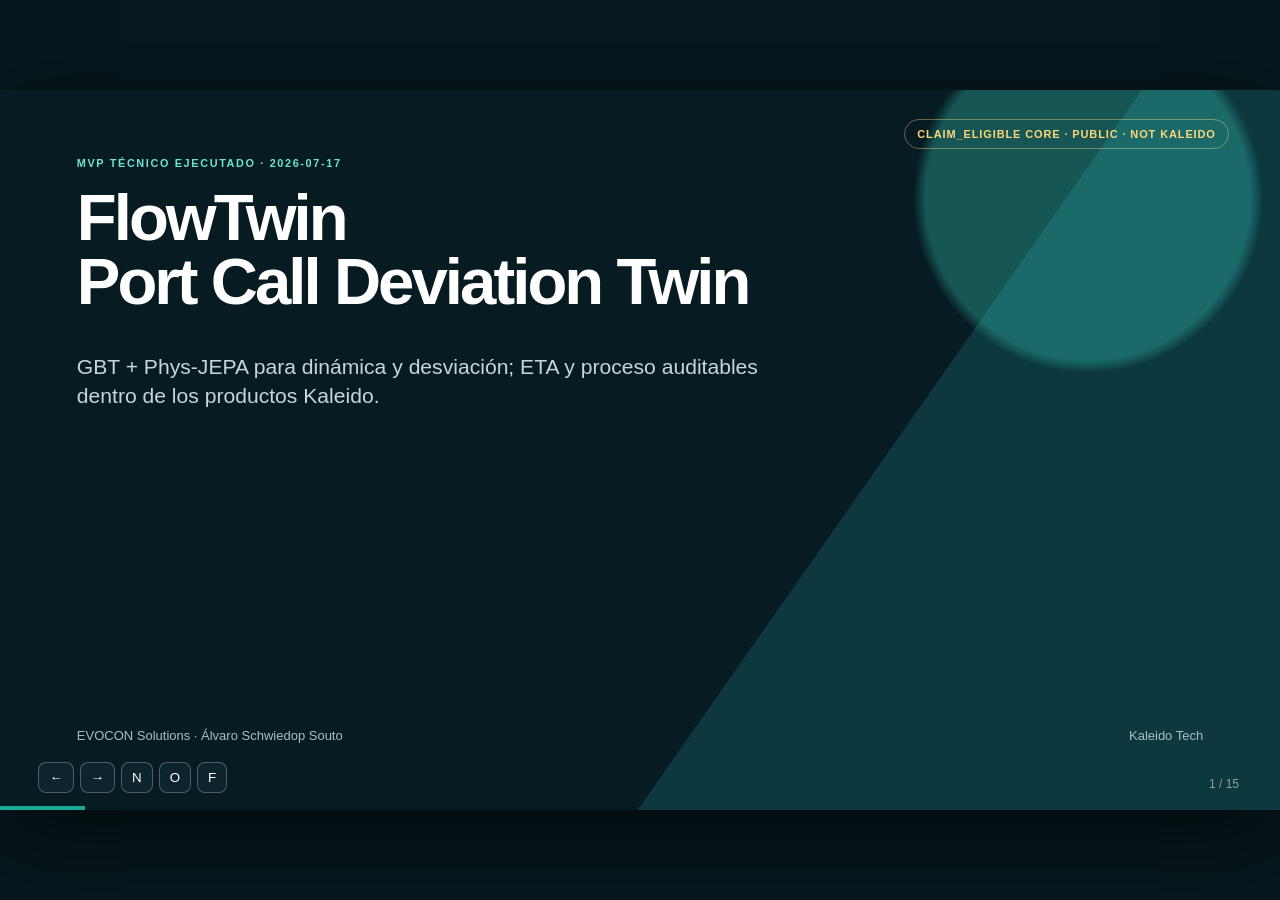
==== commit 2572cb74: "feat: validate AIS Phys-JEPA deviation twin" ====
--- a/presentacion/Kaleido_FlowTwin_Presentacion.html
+++ b/presentacion/Kaleido_FlowTwin_Presentacion.html
@@ -17,35 +17,35 @@
 .callout{border-left:5px solid var(--teal);padding:1.5% 2.2%;background:#fff;border-radius:0 12px 12px 0}.source{font-size:10px;color:#73868b}.notes{display:none}.notes-on .notes{display:block;position:absolute;left:3%;right:3%;bottom:5%;background:#06171ef2;color:#fff;padding:16px;border-radius:12px;font-size:13px;z-index:8}.nav{position:absolute;left:3%;bottom:2.4%;display:flex;gap:6px;z-index:10}.nav button{border:1px solid #ffffff44;background:#10272fdd;color:#fff;border-radius:8px;padding:7px 10px;cursor:pointer}.progress{position:absolute;left:0;bottom:0;height:4px;background:var(--teal);transition:width .3s;z-index:12}.overview .slide{opacity:1;transform:none;pointer-events:auto;position:relative;display:flex;width:25%;height:25%;float:left;padding:1.2%;border:1px solid #ccd8d4;overflow:hidden}.overview{display:block;overflow:auto;background:#dce5e2}.overview .slide *{font-size:8px!important}.overview .slide h1,.overview .slide h2{font-size:13px!important}.overview .nav,.overview .progress{display:none}
 .active .reveal{animation:rise .55s ease both}.active .reveal.d2{animation-delay:.12s}.active .reveal.d3{animation-delay:.24s}@keyframes rise{from{opacity:0;transform:translateY(12px)}to{opacity:1;transform:none}}@media(prefers-reduced-motion:reduce){*{animation:none!important;transition:none!important}}
 </style></head><body><main class="deck" id="deck">
-<section class="slide cover active" data-number="1 / 15"><span class="watermark">SMOKE_ONLY · PUBLIC / SYNTHETIC</span><div class="eyebrow">MVP técnico ejecutado · 2026-07-16</div><h1>FlowTwin<br>Predictive Operations</h1><p class="lead">ETA probabilística para Shipping Board y Freight Intelligence; inteligencia de proceso para Trace Port y TWINPORTS.</p><div class="meta"><span>EVOCON Solutions · Álvaro Schwiedop Souto</span><span>Kaleido Tech</span></div><aside class="notes">Abrir con el resultado: 1,88 horas de MAE en 85 viajes AIS futuros. Aclarar inmediatamente que es evidencia pública, no precisión Kaleido.</aside></section>
+<section class="slide cover active" data-number="1 / 15"><span class="watermark">CLAIM_ELIGIBLE CORE · PUBLIC · NOT KALEIDO</span><div class="eyebrow">MVP técnico ejecutado · 2026-07-17</div><h1>FlowTwin<br>Port Call Deviation Twin</h1><p class="lead">GBT + Phys-JEPA para dinámica y desviación; ETA y proceso auditables dentro de los productos Kaleido.</p><div class="meta"><span>EVOCON Solutions · Álvaro Schwiedop Souto</span><span>Kaleido Tech</span></div><aside class="notes">Abrir con 2,635 a 2,326 km en 57 viajes futuros. Aclarar que el core público pasa y el gate completo/Kaleido sigue cerrado.</aside></section>
 
-<section class="slide" data-number="2 / 15"><div class="eyebrow">Encaje actualizado</div><h2>Kaleido ya tiene las superficies correctas</h2><div class="grid g2 reveal"><div class="card teal"><h3>Shipping Board + Freight Intelligence</h3><p>Visibilidad de escalas, posiciones, carga y excepciones. FlowTwin añade ETA probabilística, ventana y confianza.</p></div><div class="card blue"><h3>Trace Port + TWINPORTS</h3><p>Memoria de proyectos, eventos, turnos, activos y estado espacial. FlowTwin añade proceso, tiempo restante y escenarios auditables.</p></div></div><div class="banner reveal d2" style="margin-top:2.2%">No proponemos otra plataforma: proponemos <b>Predictive Operations</b> como capa read-only entre productos existentes.</div><p class="source">Fuentes oficiales Kaleido; datasets del benchmark: NOAA MarineCadastre AIS y OCEL 2.0 Logistics.</p><aside class="notes">El resultado AIS da una entrada inmediata por Shipping Board/Freight Intelligence; Trace Port necesita export propio.</aside></section>
+<section class="slide" data-number="2 / 15"><div class="eyebrow">Encaje actualizado</div><h2>Kaleido ya tiene las superficies correctas</h2><div class="grid g2 reveal"><div class="card teal"><h3>Shipping Board + Freight Intelligence</h3><p>Port Call Deviation Twin: trayectoria esperada, shortfall físico, excepción y ETA probabilística.</p></div><div class="card blue"><h3>Trace Port + TWINPORTS</h3><p>Memoria de proyectos, eventos, turnos, activos y espacio; consume la excepción y explica la consecuencia operativa.</p></div></div><div class="banner reveal d2" style="margin-top:2.2%">No proponemos otra plataforma: proponemos <b>Predictive Operations</b> como capa read-only entre productos existentes.</div><p class="source">Fuentes oficiales Kaleido; benchmarks: NOAA MarineCadastre AIS y OCEL 2.0 Logistics.</p><aside class="notes">La entrada inmediata es Shipping Board/Freight Intelligence; Trace Port requiere export propio.</aside></section>
 
-<section class="slide" data-number="3 / 15"><div class="eyebrow">Qué se ha construido</div><h2>Dos demostradores alineados y una línea de I+D</h2><div class="grid g4 reveal"><div class="card"><div class="metric teal">AIS ETA<small>geofence + ventanas</small></div></div><div class="card"><div class="metric">OCEL<small>objetos + proceso</small></div></div><div class="card"><div class="metric">JEPA<small>Event/T/Var + ablations</small></div></div><div class="card"><div class="metric red">M7<small>API + dashboard read-only</small></div></div></div><ul class="checks reveal d2"><li>Viajes y operaciones agrupados; ninguna trayectoria cruza particiones.</li><li>Modelos y gates elegidos en validación antes del test futuro.</li><li>58 tests, Ruff y mypy limpios en el último chequeo del paquete.</li><li class="warn">Todo sigue en <code>smoke_only</code>: datasets públicos/simulados, no export Kaleido.</li></ul><aside class="notes">La innovación útil es la combinación de física, eventos y aprendizaje con protocolo auditable.</aside></section>
+<section class="slide" data-number="3 / 15"><div class="eyebrow">Qué se ha construido</div><h2>Un producto candidato con gates separados</h2><div class="grid g4 reveal"><div class="card"><div class="metric teal">Phys-JEPA<small>estado + futuros 0,5/1/2 h</small></div></div><div class="card"><div class="metric">GBT<small>trayectoria + ETA floors</small></div></div><div class="card"><div class="metric">OCEL<small>objetos + proceso</small></div></div><div class="card"><div class="metric red">M7<small>API + dashboard read-only</small></div></div></div><ul class="checks reveal d2"><li>Viajes agrupados y holdout futuro prehasheado.</li><li>VISReg, SIGReg, VICReg y none probados con tres seeds.</li><li>70 tests, Ruff y mypy verificados.</li><li class="warn"><code>claim_eligible</code> solo para el core público; gate completo/Kaleido cerrado.</li></ul><aside class="notes">Los casos Warehouse y LaDe permanecen auditados como rechazado/invalidados.</aside></section>
 
-<section class="slide" data-number="4 / 15"><div class="eyebrow">Datos y protocolo</div><h2>Ejemplos cercanos a los servicios de Kaleido</h2><div class="grid g4 reveal"><div class="card"><div class="metric teal">38<small>días AIS NOAA</small></div></div><div class="card"><div class="metric">6.92 GB<small>trayectorias comprimidas</small></div></div><div class="card"><div class="metric">85<small>viajes de test futuro</small></div></div><div class="card"><div class="metric">1,966<small>contenedores OCEL</small></div></div></div><div class="split reveal d2" style="margin-top:2%"><div class="card"><h3>Holdout AIS congelado</h3><p><b>303</b> train · <b>73</b> validación · <b>85</b> test</p><p class="small muted">Test: 1–7 febrero de 2025. MMSI no es feature. Cada viaje queda entero en una partición.</p></div><div class="card gold"><h3>Límite del resultado</h3><p class="small">NOAA AIS cubre aguas de EE. UU.; OCEL Logistics es simulado. Demuestran capacidad para ETA y procesos, no precisión ni valor Kaleido.</p></div></div><aside class="notes">El antiguo log de almacén queda como resultado histórico negativo, no como demostrador principal.</aside></section>
+<section class="slide" data-number="4 / 15"><div class="eyebrow">Datos y protocolo</div><h2>Holdout posterior, congelado antes de abrir</h2><div class="grid g4 reveal"><div class="card"><div class="metric teal">45<small>días AIS NOAA totales</small></div></div><div class="card"><div class="metric">57<small>viajes clean test</small></div></div><div class="card"><div class="metric">750<small>muestras multihorizonte</small></div></div><div class="card"><div class="metric">3<small>seeds 11/42/73</small></div></div></div><div class="split reveal d2" style="margin-top:2%"><div class="card"><h3>Split agrupado</h3><p><b>341</b> train · <b>83</b> validación · <b>57</b> test</p><p class="small muted">Test 8–14 febrero. Config/código/umbrales congelados; test no influyó.</p></div><div class="card gold"><h3>Frontera</h3><p class="small">Datos públicos EE. UU.; desviación física proxy de 10 km, no incidente Kaleido ni acción causal.</p></div></div><aside class="notes">Commit limpio cdae9b7; manifest y hashes antes de construir targets.</aside></section>
 
 <section class="slide" data-number="5 / 15"><div class="eyebrow">Process intelligence sin ML</div><h2>El sistema ya entrega valor descriptivo</h2><div class="grid g4 reveal"><div class="card"><div class="metric teal">35,372<small>eventos OCEL</small></div></div><div class="card"><div class="metric">13,882<small>objetos</small></div></div><div class="card"><div class="metric">74,272<small>relaciones evento-objeto</small></div></div><div class="card"><div class="metric">47<small>variantes</small></div></div></div><div class="callout reveal d2" style="margin-top:2%"><b>Qué mostraría en Trace Port:</b> variantes reales, esperas, rework, cuellos de botella, conformance y calidad temporal, incluso si todavía no hay suficiente señal para un predictor.</div><aside class="notes">Esto responde a la falta de histórico: el primer entregable no depende de deep learning.</aside></section>
 
-<section class="slide" data-number="6 / 15"><div class="eyebrow">Resultado principal</div><h2>ETA AIS: 1,88 horas de error medio</h2><div class="split"><div><object class="chart reveal" data="assets/model_comparison.svg" type="image/svg+xml"></object></div><div class="reveal d2"><div class="card teal"><h3>Ganador · boosting ETA</h3><div class="metric teal">1.88 h<small>MAE test · IC95 % 1.70–2.08 h</small></div></div><div class="grid g2" style="margin-top:3%"><div class="card"><div class="metric">1.37 h<small>error mediano</small></div></div><div class="card gold"><div class="metric">60.6%<small>dentro de ±2 h</small></div></div></div><p class="small muted">42.0% dentro de ±1 h · 87.3% dentro de ±4 h · 85 viajes futuros.</p></div></div><div class="callout">Pasa 6/6 gates: mejora 75.9% a la ETA cinemática y 31.2% a la mediana puerto-distancia.</div><aside class="notes">Este sí es el número principal. Sigue siendo smoke_only y no debe llamarse precisión Kaleido.</aside></section>
+<section class="slide" data-number="6 / 15"><div class="eyebrow">Baseline complementario</div><h2>GBT conserva ETA: 1,88 horas de error medio</h2><div class="split"><div><object class="chart reveal" data="assets/model_comparison.svg" type="image/svg+xml"></object></div><div class="reveal d2"><div class="card teal"><h3>Boosting ETA</h3><div class="metric teal">1.88 h<small>MAE test · IC95 % 1.70–2.08 h</small></div></div><div class="grid g2" style="margin-top:3%"><div class="card"><div class="metric">1.37 h<small>error mediano</small></div></div><div class="card gold"><div class="metric">60.6%<small>dentro de ±2 h</small></div></div></div><p class="small muted">Benchmark 1–7 febrero, 85 viajes; estado <code>smoke_only</code>.</p></div></div><div class="callout">JEPA no sustituye esta salida: el probe escaso no supera su gate del 1%.</div><aside class="notes">ETA sigue siendo GBT. El resultado Phys-JEPA es de trayectoria/desviación.</aside></section>
 
 <section class="slide" data-number="7 / 15"><div class="eyebrow">Horizonte, incertidumbre y límites</div><h2>Funciona como demo; aún debe aprender a abstenerse</h2><div class="grid g3 reveal"><div class="card teal"><div class="metric teal">1.49 h<small>MAE con 2–6 h de anticipación</small></div></div><div class="card"><div class="metric">2.13 h<small>MAE con 6–12 h</small></div></div><div class="card gold"><div class="metric">94.5%<small>cobertura P90</small></div></div></div><div class="grid g2 reveal d2" style="margin-top:2%"><div class="card"><h3>Incertidumbre visible</h3><p>La cobertura supera el 90 %, pero el intervalo tiene 9.04 h de anchura media. Hace falta calibración por puerto y abstención.</p></div><div class="card red"><h3>Generalización limitada</h3><p>87.6% de los prefijos de test son Nueva Orleans; Houston y Los Ángeles tienen menos viajes. EE. UU. no sustituye Vigo ni datos Kaleido.</p></div></div><aside class="notes">No ocultar la anchura. El punto es bueno para un demostrador; el intervalo aún no es de piloto.</aside></section>
 
-<section class="slide" data-number="8 / 15"><div class="eyebrow">I+D JEPA</div><h2>Qué aporta realmente el objetivo latente</h2><div class="split"><object class="chart reveal" data="assets/jepa_ablations.svg" type="image/svg+xml"></object><ul class="checks reveal d2"><li>JEPA mejora al encoder aleatorio: 763.51 vs 772.78 min.</li><li>SIGReg es crítico: sin él, MAE 811.95 y colapso.</li><li class="fail">Multi-horizonte no gana: completion-only 763.03 min.</li><li class="warn">Pares correctos vs barajados: solo 0,40 min de media y no gana en cada seed.</li></ul></div><div class="callout">Decisión: representación interesante y estable; todavía no evidencia robusta de dinámica temporal multihorizonte.</div><aside class="notes">Esta slide es la más importante para explicar investigación honesta: cada componente se intenta falsar.</aside></section>
+<section class="slide" data-number="8 / 15"><div class="eyebrow">Anticolapso y selección</div><h2>VISReg, SIGReg, VICReg y none: 0 colapsos</h2><div class="split"><object class="chart reveal" data="assets/phys_jepa_regularizers.svg" type="image/svg+xml"></object><ul class="checks reveal d2"><li>VICReg gana validación: 3.124 km.</li><li>None 3.129 · VISReg 3.143 · SIGReg 3.204.</li><li>Plain JEPA + VISReg: 3.313 km.</li><li class="warn">La física residual aporta más que la diferencia entre regularizadores.</li></ul></div><div class="callout">VICReg se congela por validación; ninguna elección usa el test limpio.</div><aside class="notes">El antiguo Warehouse mostró colapso sin SIGReg; aquí no. No universalizar el ganador.</aside></section>
 
-<section class="slide" data-number="9 / 15"><div class="eyebrow">SOTA aplicado al log</div><h2>T-JEPA mejora la representación; el híbrido no gana</h2><div class="grid g2 reveal"><div class="card blue"><h3>Temporal T-JEPA</h3><div class="metric">759.38 ± 1.15<small>futuro disjunto + teacher EMA + VISReg</small></div><p class="small">Mejora al Event-JEPA y gana al futuro barajado en 3/3 seeds, pero no a raw boosting.</p></div><div class="card gold"><h3>Var-Event-JEPA</h3><div class="metric">760.41 ± 6.25<small>ELBO temporal · Spearman incertidumbre/error 0.045</small></div><p class="small">La incertidumbre falla en dos seeds y no está calibrada en minutos.</p></div></div><div class="callout reveal d2" style="margin-top:2%"><b>Gate híbrido:</b> raw + Var-JEPA obtiene 738.98 ± 0.60, frente a 734.38 ± 0.23 de raw. Validación selecciona raw; no se promociona JEPA.</div><aside class="notes">Son adaptaciones temporales CPU-budgeted, no reproducciones exactas de T-JEPA o Var-T-JEPA.</aside></section>
+<section class="slide" data-number="9 / 15"><div class="eyebrow">Resultado limpio</div><h2>GBT + Phys-JEPA mejora la dinámica portuaria</h2><div class="split"><object class="chart reveal" data="assets/phys_jepa_clean.svg" type="image/svg+xml"></object><div class="reveal d2"><div class="card teal"><h3>Ensemble de tres modelos</h3><div class="metric teal">2.326 km<small>vs GBT 2.635 · mejora 11.72%</small></div></div><div class="card blue" style="margin-top:3%"><h3>Incertidumbre emparejada</h3><p class="small">IC95% mejora 5.90%–17.13%; P(mejora) 0.9995; 57 viajes.</p></div><p class="small muted">Media individual 2.587 ± 0.053 km; gana 3/3 seeds.</p></div></div><aside class="notes">Distinguir media de seeds (estabilidad) de ensemble (candidato servido).</aside></section>
 
-<section class="slide" data-number="10 / 15"><div class="eyebrow">World model condicionado por acción</div><h2>VISReg recupera la señal inyectada, no valida causalidad</h2><div class="split"><object class="chart reveal" data="assets/action_recovery.svg" type="image/svg+xml"></object><div class="reveal d2"><div class="card teal"><h3>Correcta frente a barajada</h3><div class="metric teal">−14.67 min<small>725.75 ± 3.20 vs 740.43 · gana en 3/3 seeds</small></div></div><div class="card red" style="margin-top:3%"><h3>Gate de world model: cerrado</h3><p class="small">Rango efectivo sube a 15.41–16.16, pero la escala media sigue en 0.020–0.023, bajo el umbral. Acciones y efectos son sintéticos.</p></div></div></div><aside class="notes">Se puede decir recuperación de señal inyectada. No decir causalidad, ahorro ni acción recomendada real.</aside></section>
+<section class="slide" data-number="10 / 15"><div class="eyebrow">Gates independientes</div><h2>El core pasa; el producto completo no</h2><div class="grid g2 reveal"><div class="card teal"><h3>Core físico · conservar shadow</h3><ul class="checks"><li>AUPRC 0.880 → 0.904;</li><li>rango efectivo 11.42–12.46;</li><li>cobertura 90%: 89.79%;</li><li>mejora de trayectoria en 3/3 seeds.</li></ul></div><div class="card red"><h3>Heads escasos · rechazar</h3><ul class="checks"><li class="fail">ETA 1.133 → 1.127 h: 0.59%;</li><li class="fail">delay AUPRC 0.619 → 0.606;</li><li class="warn">banda media 12.00 km;</li><li class="warn">sin acciones/causalidad.</li></ul></div></div><div class="banner reveal d2" style="margin-top:2%">Decisión: GBT + Phys-JEPA para trayectoria/desviación; GBT-only para ETA; delay fuera.</div><aside class="notes">Claim eligible solo para el core público. Promotion.clean_public_test y Kaleido siguen false.</aside></section>
 
-<section class="slide" data-number="11 / 15"><div class="eyebrow">Decisiones basadas en evidencia</div><h2>Qué entra en la demo y qué permanece en I+D</h2><div class="grid g2 reveal"><div class="card teal"><h3>Demostrar ahora</h3><ul class="checks"><li>ETA AIS + ventana ±2 h;</li><li>auditoría y process mining OCEL;</li><li>intervalos, razones y abstención;</li><li>replay read-only y API.</li></ul></div><div class="card gold"><h3>Investigar con gates</h3><ul class="checks"><li>Temporal T-JEPA y Var-JEPA;</li><li>incertidumbre por puerto mejor calibrada;</li><li>acciones reales correct-vs-shuffled;</li><li>object graph sobre relaciones Kaleido.</li></ul></div></div><div class="banner reveal d2" style="margin-top:2%">El producto público enseña ETA; JEPA sigue shadow hasta ganar valor incremental en el dataset adecuado.</div><aside class="notes">No servir el predictor de 734 minutos. Se conserva solo como negativo histórico.</aside></section>
+<section class="slide" data-number="11 / 15"><div class="eyebrow">Decisiones basadas en evidencia</div><h2>Qué entra en la demo y qué queda fuera</h2><div class="grid g2 reveal"><div class="card teal"><h3>Demostrar ahora</h3><ul class="checks"><li>Port Call Deviation Twin shadow;</li><li>ETA GBT + intervalos;</li><li>process mining OCEL;</li><li>audit trail/API read-only.</li></ul></div><div class="card gold"><h3>No promocionar</h3><ul class="checks"><li>head de delay Phys-JEPA;</li><li>acción causal sin acciones reales;</li><li>Warehouse ~734 min y LaDe;</li><li>precisión/ROI Kaleido.</li></ul></div></div><div class="banner reveal d2" style="margin-top:2%">JEPA ya gana un core específico; no recibe permiso para ganar por arrastre.</div><aside class="notes">LaDe v1 desalineado y v2 con oracle; se conservan en el ledger.</aside></section>
 
-<section class="slide" data-number="12 / 15"><div class="eyebrow">Arquitectura de integración</div><h2>Una capa predictiva dentro del ecosistema Kaleido</h2><div class="pipeline reveal"><div class="pipe">AIS + Shipping Board<br>posición/escala</div><div class="pipe">Trace Port<br>eventos/turnos</div><div class="pipe">TWINPORTS<br>activos/espacio</div><div class="pipe">Contrato temporal<br>planes versionados</div><div class="pipe">ETA + proceso<br>JEPA shadow</div><div class="pipe">P50/P90<br>API read-only</div></div><div class="grid g3 reveal d2" style="margin-top:3%"><div class="card"><h3>Cutoff visible</h3><p class="small muted">Qué posiciones y eventos conocía.</p></div><div class="card"><h3>Plan visible</h3><p class="small muted">Qué revisión estaba vigente.</p></div><div class="card"><h3>Humano decide</h3><p class="small muted">Sin escritura ni control automático.</p></div></div><aside class="notes">La primera entrada comercial puede ser Shipping Board/Freight Intelligence; Trace Port requiere su export.</aside></section>
+<section class="slide" data-number="12 / 15"><div class="eyebrow">Arquitectura de integración</div><h2>Una capa predictiva dentro del ecosistema Kaleido</h2><div class="pipeline reveal"><div class="pipe">AIS + Shipping Board<br>posición/escala</div><div class="pipe">Física conocida<br>curso constante</div><div class="pipe">Phys-JEPA<br>estado/futuros</div><div class="pipe">GBT<br>trayectoria + ETA</div><div class="pipe">Trace Port/OCEL<br>consecuencia</div><div class="pipe">Conformal<br>API read-only</div></div><div class="grid g3 reveal d2" style="margin-top:3%"><div class="card"><h3>Cutoff visible</h3><p class="small muted">Qué posiciones y eventos conocía.</p></div><div class="card"><h3>Gate visible</h3><p class="small muted">Qué salida está aprobada o rechazada.</p></div><div class="card"><h3>Humano decide</h3><p class="small muted">Sin escritura ni control automático.</p></div></div><aside class="notes">Trace Port recibe una excepción, no una orden.</aside></section>
 
 <section class="slide" data-number="13 / 15"><div class="eyebrow">Producto demostrable</div><h2>Dashboard read-only: explorar, auditar y exportar</h2><div class="grid g3 reveal"><div class="card blue"><h3>Operación viva</h3><p>Búsqueda/filtros, timeline, P50/P90, objetos, cutoff y revisión de plan.</p></div><div class="card teal"><h3>Evidencia</h3><p>Escalera de modelos, interpretación del MAE, model card y export JSON/CSV.</p></div><div class="card gold"><h3>Escenarios</h3><p>Solo acciones aprobadas, ranking sintético y etiqueta de no ahorro realizado.</p></div></div><div class="callout reveal d2" style="margin-top:2.5%"><b>Formato:</b> web local para reunión, tab integrable para piloto, API versionada y audit trail copiable; ninguna escritura a sistemas fuente.</div><aside class="notes">Abrir la demo tras esta slide. Mostrar filtros, auditoría, evidencia, export y escenario sin afirmar que son datos Kaleido.</aside></section>
 
 <section class="slide" data-number="14 / 15"><div class="eyebrow">Piloto con Kaleido</div><h2>Cuatro gates, una petición pequeña</h2><div class="timeline reveal"><div class="phase"><h3>1 · Contrato</h3><p class="small">Esquema + 3–5 operaciones para validar semántica.</p></div><div class="phase"><h3>2 · Evidencia</h3><p class="small">Histórico completo, planes y revisiones, outcomes.</p></div><div class="phase"><h3>3 · Shadow</h3><p class="small">4–8 semanas, falsas alertas, lead time y operador.</p></div><div class="phase"><h3>4 · Producto</h3><p class="small">Integración, buyer, coste real y packaging.</p></div></div><div class="banner reveal d2" style="margin-top:2.6%">Siguiente paso: sesión de 90 minutos sobre una operación repetible + export read-only pseudonimizado.</div><aside class="notes">Cerrar con fecha, propietario técnico, propietario operativo y export. No con un debate de arquitectura.</aside></section>
 
-<section class="slide cover" data-number="15 / 15"><span class="watermark">EVIDENCE FIRST</span><div class="eyebrow">La propuesta</div><h1>Shipping Board anticipa.<br>Trace Port explica.<br>FlowTwin conecta.</h1><p class="lead">Empezar con ETA que pasa gates. Añadir procesos y planes Kaleido. Mantener JEPA como I+D que debe ganar.</p><div class="meta"><span>EVOCON Solutions</span><span>¿Acordamos operación, responsables y muestra?</span></div><aside class="notes">Pausa. Pedir el siguiente paso concreto.</aside></section>
+<section class="slide cover" data-number="15 / 15"><span class="watermark">EVIDENCE FIRST</span><div class="eyebrow">La propuesta</div><h1>Shipping Board anticipa.<br>Trace Port explica.<br>FlowTwin conecta.</h1><p class="lead">Un core Phys-JEPA que ya mejora en público. Un gate completo que aún exige datos Kaleido.</p><div class="meta"><span>EVOCON Solutions</span><span>¿Acordamos operación, responsables y muestra?</span></div><aside class="notes">Pausa. Pedir el siguiente paso concreto.</aside></section>
 
 <div class="nav"><button id="prev" aria-label="Anterior">←</button><button id="next" aria-label="Siguiente">→</button><button id="notes" aria-label="Notas">N</button><button id="overview" aria-label="Vista general">O</button><button id="full" aria-label="Pantalla completa">F</button></div><div class="progress" id="progress"></div>
 </main><script>
